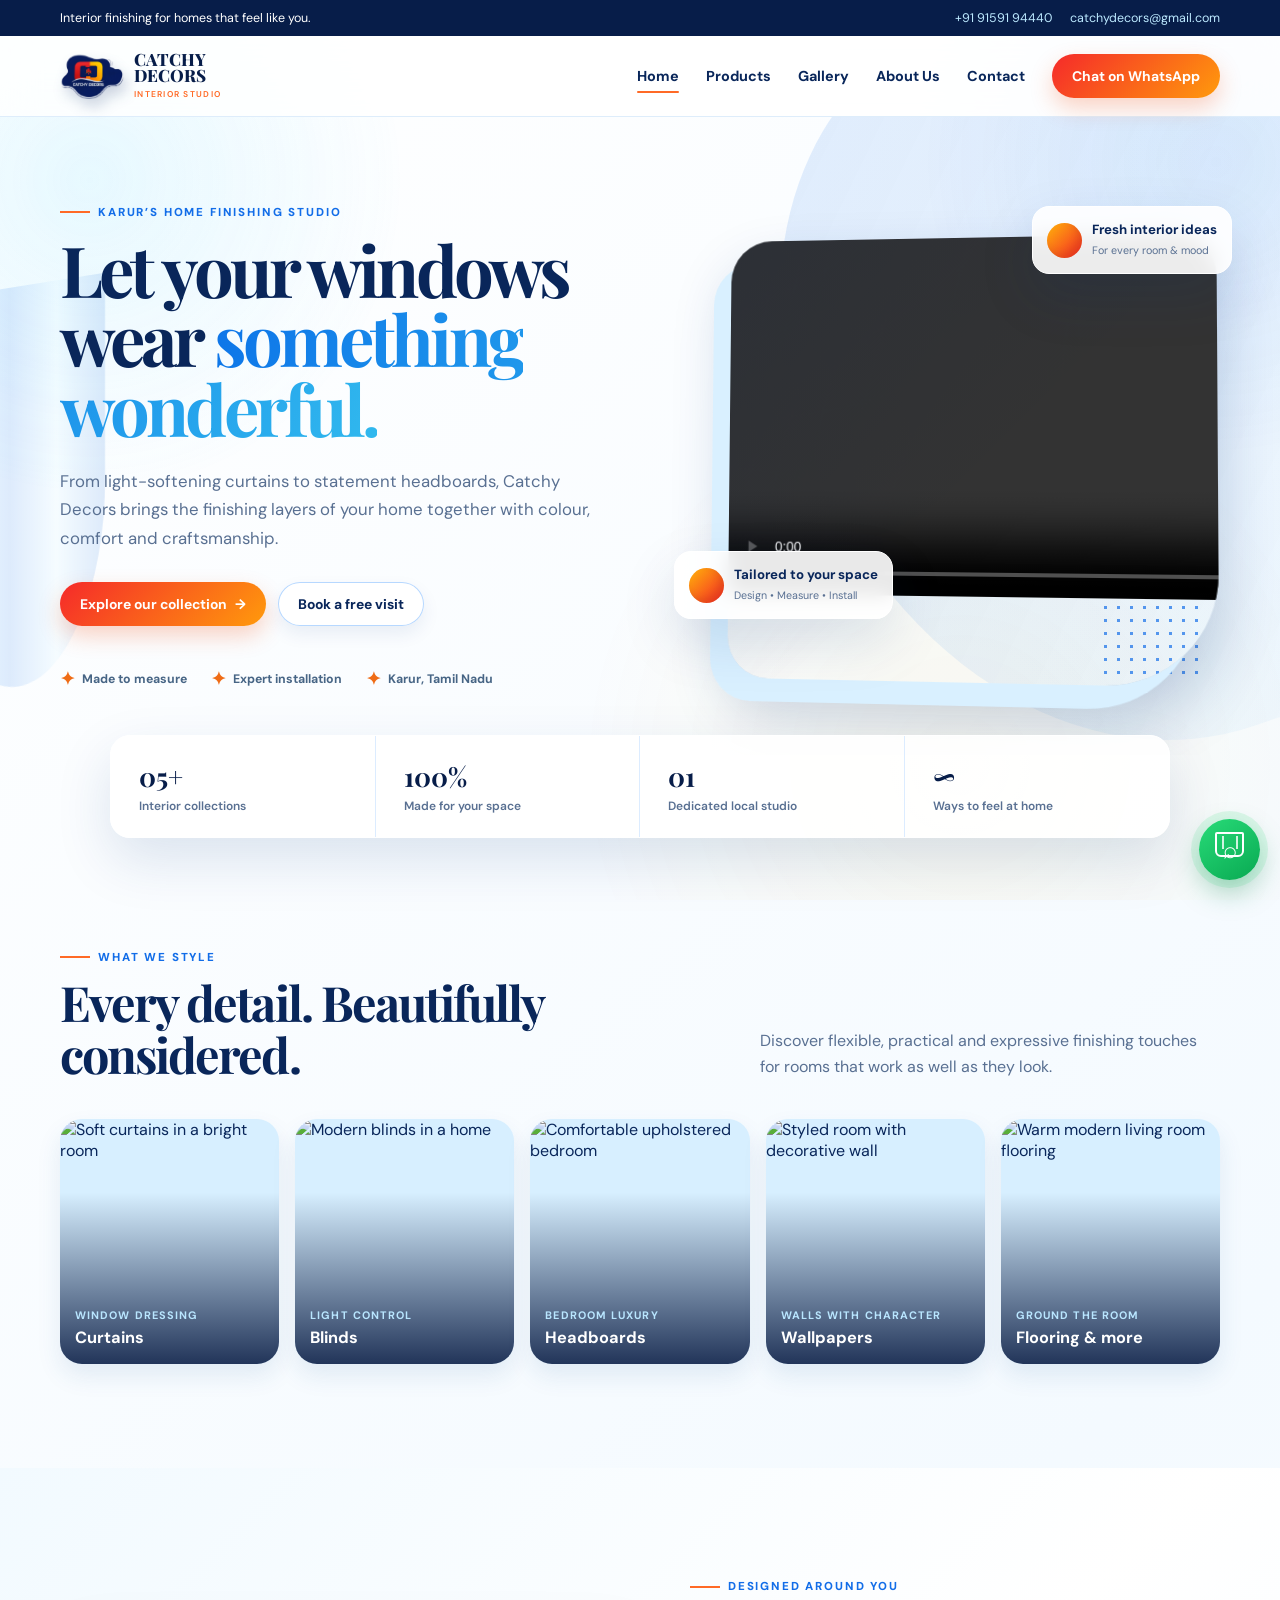
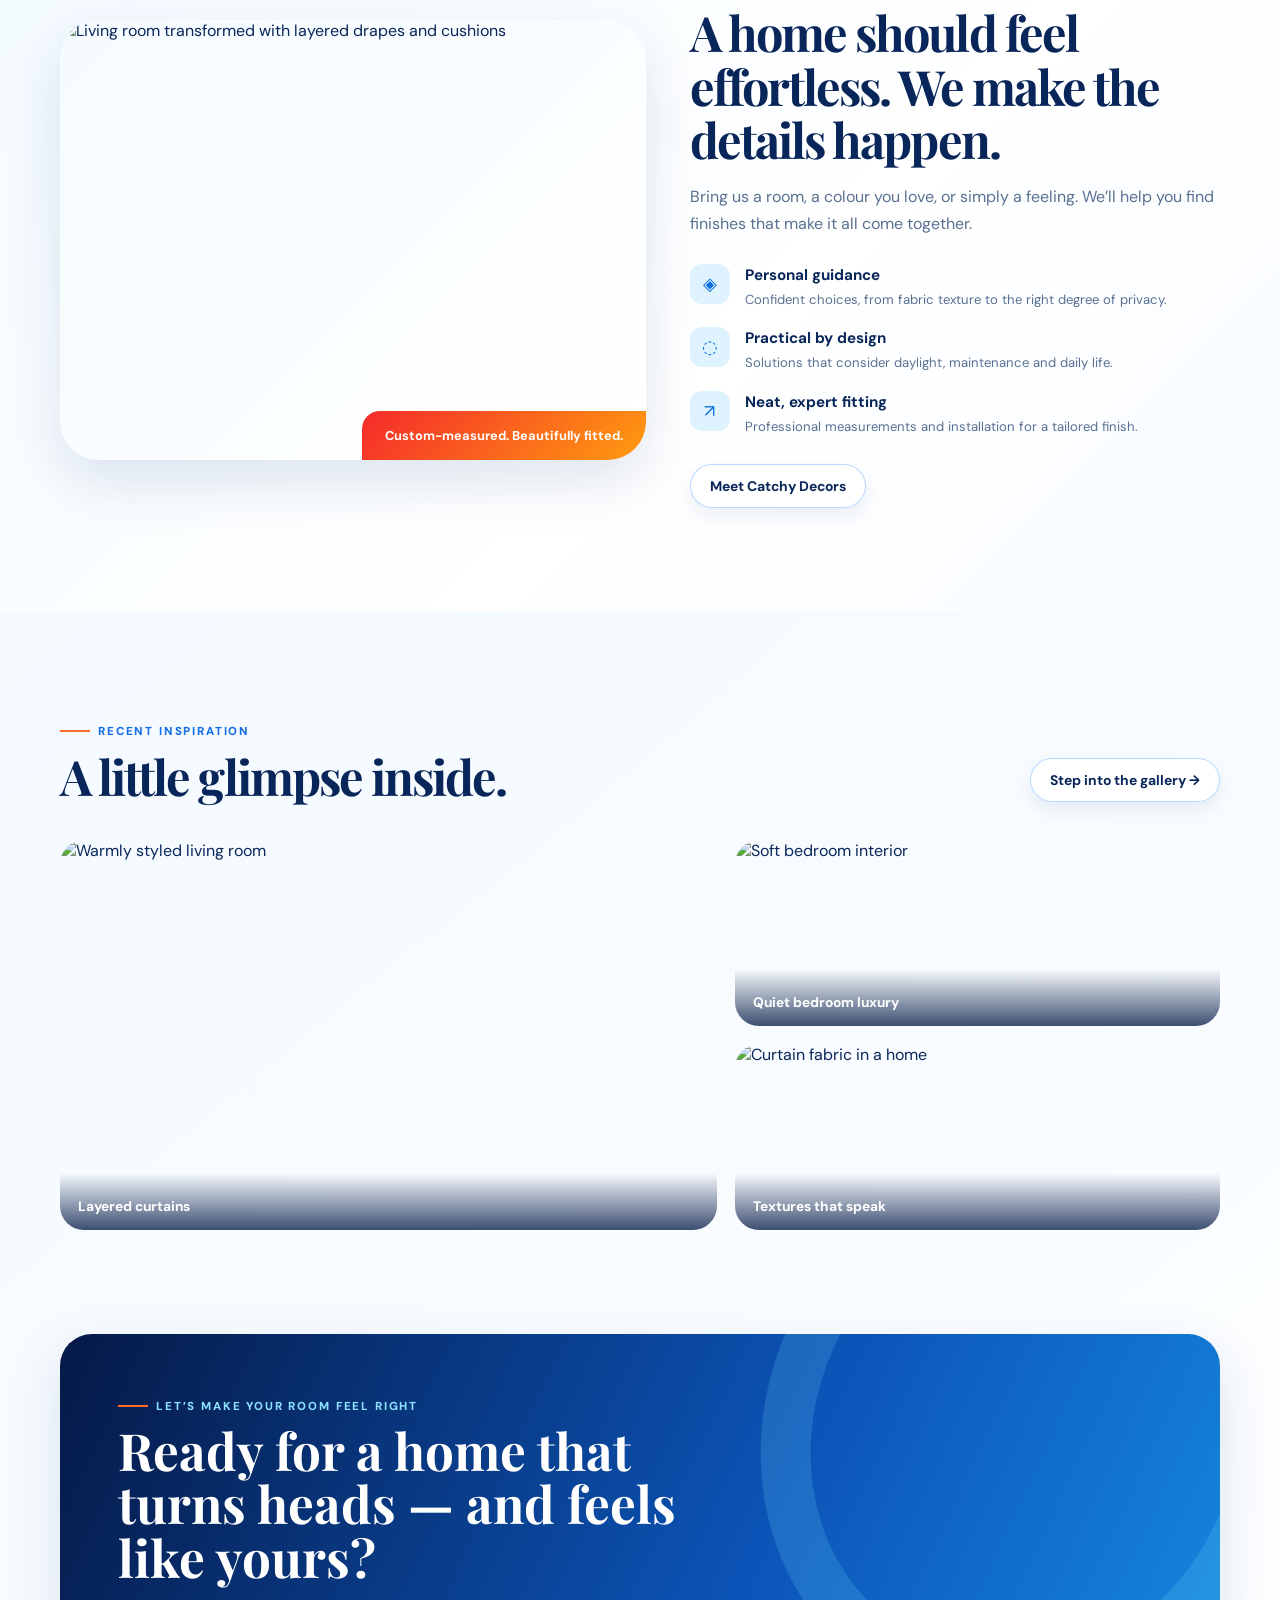
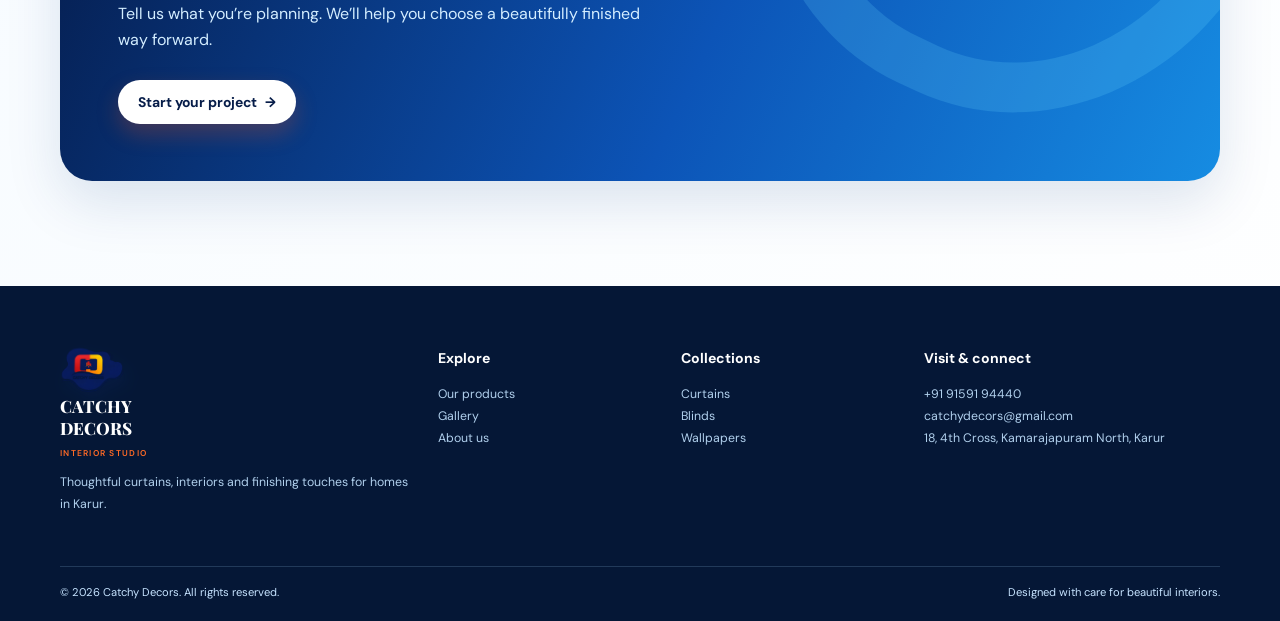
==== index.html @ 20538425 "Add files via upload" ====
<!doctype html>
<html lang="en-IN">

<head>
    <meta charset="utf-8">
    <meta name="viewport" content="width=device-width,initial-scale=1,viewport-fit=cover">
    <title>Catchy Decors | Curtains, Blinds & Home Interiors in Karur</title>
    <meta name="description"
        content="Catchy Decors creates made-to-measure curtains, blinds, headboards, cushions, wallpapers, flooring mats and mosquito nets in Karur. Beautiful interiors, expertly fitted.">
    <meta name="keywords"
        content="curtains Karur, blinds Karur, home interiors Karur, wallpaper Karur, headboards, cushions, flooring mat, mosquito net">
    <meta name="author" content="Catchy Decors">
    <meta name="robots" content="index, follow, max-image-preview:large">
    <meta name="theme-color" content="#0b5cc0">
    <meta property="og:title" content="Catchy Decors | Make Every Room Remarkable">
    <meta property="og:description"
        content="Curtains, blinds and thoughtful interior finishing for beautiful homes in Karur.">
    <meta property="og:type" content="website">
    <meta property="og:image" content="assets/catchy-decors-logo.png">
    <meta name="twitter:card" content="summary_large_image">
    <link rel="icon" href="assets/catchy-decors-logo.png">
    <link rel="stylesheet" href="styles.css">
    <script
        type="application/ld+json">{"@context":"https://schema.org","@type":"HomeAndConstructionBusiness","name":"Catchy Decors","description":"Curtains, blinds and interior finishing specialists in Karur.","telephone":"+91-9159194440","email":"catchydecors@gmail.com","address":{"@type":"PostalAddress","streetAddress":"18, 4th Cross, Kamarajapuram North","addressLocality":"Karur","postalCode":"639002","addressRegion":"Tamil Nadu","addressCountry":"IN"},"openingHours":"Mo-Sa 09:00-19:00","sameAs":["https://www.facebook.com/sharer/sharer.php"]}</script>
</head>

<body>
    <a class="skip" href="#main">Skip to content</a>
    <div class="topline">
        <div class="container"><span>Interior finishing for homes that feel like you.</span>
            <div class="mini-links"><a href="tel:+919159194440">+91 91591 94440</a><a
                    href="mailto:catchydecors@gmail.com">catchydecors@gmail.com</a></div>
        </div>
    </div>
    <header class="site-header">
        <nav class="nav container"><a class="brand" href="index.html" aria-label="Catchy Decors home"><span
                    class="logo-wrap"><img class="brand-logo" src="assets/catchy-decors-logo.png"
                        alt="Catchy Decors logo"></span><span class="brand-name">CATCHY<br>DECORS<small>INTERIOR
                        STUDIO</small></span></a><button class="menu-toggle" aria-label="Open navigation"
                aria-expanded="false">☰</button>
            <div class="navlinks"><a class="active" href="index.html">Home</a><a href="products.html">Products</a><a
                    href="gallery.html">Gallery</a><a href="about.html">About Us</a><a href="contact.html">Contact</a><a
                    class="nav-cta"
                    href="https://wa.me/919159194440?text=Hello%20Catchy%20Decors%2C%20I%20would%20like%20an%20interior%20consultation."
                    target="_blank" rel="noopener">Chat on WhatsApp</a></div>
        </nav>
    </header>
    <main id="main">
        <section class="hero">
            <div class="curtain-shape"></div>
            <div class="container hero-grid">
                <div><span class="eyebrow">Karur’s home finishing studio</span>
                    <h1>Let your windows wear <em>something wonderful.</em></h1>
                    <p>From light-softening curtains to statement headboards, Catchy Decors brings the finishing layers
                        of your home together with colour, comfort and craftsmanship.</p>
                    <div class="hero-actions"><a class="button" href="products.html">Explore our collection
                            <span>→</span></a><a class="button secondary" href="contact.html">Book a free visit</a>
                    </div>
                    <div class="trust-row"><span class="trust-item"><b>✦</b> Made to measure</span><span
                            class="trust-item"><b>✦</b> Expert installation</span><span class="trust-item"><b>✦</b>
                            Karur, Tamil Nadu</span></div>
                </div>
                <div class="hero-scene">
                    <div class="dot-grid"></div>
                    <div class="hero-photo"><video width="640" height="360" controls autoplay muted loop>
    <source src="E:\catchy-decors-website\assets\catchy.mp4" type="video/mp4">
    Your browser does not support the video tag.
</video></div>
                    <div class="floating-card card-1"><span class="card-orb"></span><span><b>Tailored to your
                                space</b><small>Design • Measure • Install</small></span></div>
                    <div class="floating-card card-2"><span class="card-orb"></span><span><b>Fresh interior
                                ideas</b><small>For every room & mood</small></span></div>
                </div>
            </div>
        </section>
        <section class="stats">
            <div class="stat"><strong>05+</strong><span>Interior collections</span></div>
            <div class="stat"><strong>100%</strong><span>Made for your space</span></div>
            <div class="stat"><strong>01</strong><span>Dedicated local studio</span></div>
            <div class="stat"><strong>∞</strong><span>Ways to feel at home</span></div>
        </section>
        <section class="section container">
            <div class="section-heading">
                <div><span class="eyebrow">What we style</span>
                    <h2>Every detail. Beautifully considered.</h2>
                </div>
                <p>Discover flexible, practical and expressive finishing touches for rooms that work as well as they
                    look.</p>
            </div>
            <div class="category-grid"><a class="category-card" href="products.html#curtains"><img
                        src="https://images.unsplash.com/photo-1615874694520-474822394e73?auto=format&fit=crop&w=600&q=80"
                        alt="Soft curtains in a bright room">
                    <div><span>Window dressing</span>
                        <h3>Curtains</h3>
                    </div>
                </a><a class="category-card" href="products.html#blinds"><img
                        src="https://images.unsplash.com/photo-1618220179428-22790b461013?auto=format&fit=crop&w=600&q=80"
                        alt="Modern blinds in a home">
                    <div><span>Light control</span>
                        <h3>Blinds</h3>
                    </div>
                </a><a class="category-card" href="products.html#headboards"><img
                        src="https://images.unsplash.com/photo-1616486338812-3dadae4b4ace?auto=format&fit=crop&w=600&q=80"
                        alt="Comfortable upholstered bedroom">
                    <div><span>Bedroom luxury</span>
                        <h3>Headboards</h3>
                    </div>
                </a><a class="category-card" href="products.html#wallpapers"><img
                        src="https://images.unsplash.com/photo-1615529162924-f8605388461d?auto=format&fit=crop&w=600&q=80"
                        alt="Styled room with decorative wall">
                    <div><span>Walls with character</span>
                        <h3>Wallpapers</h3>
                    </div>
                </a><a class="category-card" href="products.html#flooring"><img
                        src="https://images.unsplash.com/photo-1600607687939-ce8a6c25118c?auto=format&fit=crop&w=600&q=80"
                        alt="Warm modern living room flooring">
                    <div><span>Ground the room</span>
                        <h3>Flooring & more</h3>
                    </div>
                </a></div>
        </section>
        <section class="section tint">
            <div class="container home-products">
                <div class="product-showcase"><img
                        src="https://images.unsplash.com/photo-1618221195710-dd6b41faaea6?auto=format&fit=crop&w=1200&q=85"
                        alt="Living room transformed with layered drapes and cushions"></div>
                <div><span class="eyebrow">Designed around you</span>
                    <h2
                        style="font-family:'Playfair Display',serif;font-size:clamp(2rem,3.8vw,3.25rem);line-height:1.1;letter-spacing:-.04em;margin:11px 0 17px">
                        A home should feel effortless. We make the details happen.</h2>
                    <p style="color:var(--muted);line-height:1.7">Bring us a room, a colour you love, or simply a
                        feeling. We’ll help you find finishes that make it all come together.</p>
                    <div class="benefits">
                        <div class="benefit"><span class="benefit-icon">◈</span>
                            <div>
                                <h3>Personal guidance</h3>
                                <p>Confident choices, from fabric texture to the right degree of privacy.</p>
                            </div>
                        </div>
                        <div class="benefit"><span class="benefit-icon">◌</span>
                            <div>
                                <h3>Practical by design</h3>
                                <p>Solutions that consider daylight, maintenance and daily life.</p>
                            </div>
                        </div>
                        <div class="benefit"><span class="benefit-icon">↗</span>
                            <div>
                                <h3>Neat, expert fitting</h3>
                                <p>Professional measurements and installation for a tailored finish.</p>
                            </div>
                        </div>
                    </div><a class="button secondary" href="about.html">Meet Catchy Decors</a>
                </div>
            </div>
        </section>
        <section class="section container">
            <div class="section-heading">
                <div><span class="eyebrow">Recent inspiration</span>
                    <h2>A little glimpse inside.</h2>
                </div><a class="button secondary" href="gallery.html">Step into the gallery →</a>
            </div>
            <div class="gallery-peek"><a data-label="Layered curtains" href="gallery.html"><img
                        src="https://images.unsplash.com/photo-1618221195710-dd6b41faaea6?auto=format&fit=crop&w=1000&q=85"
                        alt="Warmly styled living room"></a><a data-label="Quiet bedroom luxury"
                    href="gallery.html"><img
                        src="https://images.unsplash.com/photo-1616486338812-3dadae4b4ace?auto=format&fit=crop&w=800&q=85"
                        alt="Soft bedroom interior"></a><a data-label="Textures that speak" href="gallery.html"><img
                        src="https://images.unsplash.com/photo-1615874694520-474822394e73?auto=format&fit=crop&w=800&q=85"
                        alt="Curtain fabric in a home"></a></div>
        </section>
        <section class="container">
            <div class="cta-band"><span class="eyebrow" style="color:#8ee1ff">Let’s make your room feel right</span>
                <h2>Ready for a home that turns heads — and feels like yours?</h2>
                <p>Tell us what you’re planning. We’ll help you choose a beautifully finished way forward.</p><a
                    class="button" href="contact.html">Start your project <span>→</span></a>
            </div>
        </section>
    </main>
    <footer class="footer">
        <div class="container footer-grid">
            <div><a class="brand" href="index.html"><span class="logo-wrap"><img class="brand-logo"
                            src="assets/catchy-decors-logo.png" alt="Catchy Decors"></span><span
                        class="brand-name">CATCHY<br>DECORS<small>INTERIOR STUDIO</small></span></a>
                <p>Thoughtful curtains, interiors and finishing touches for homes in Karur.</p>
            </div>
            <div>
                <h3>Explore</h3><a href="products.html">Our products</a><a href="gallery.html">Gallery</a><a
                    href="about.html">About us</a>
            </div>
            <div>
                <h3>Collections</h3><a href="products.html#curtains">Curtains</a><a
                    href="products.html#blinds">Blinds</a><a href="products.html#wallpapers">Wallpapers</a>
            </div>
            <div>
                <h3>Visit & connect</h3><a href="tel:+919159194440">+91 91591 94440</a><a
                    href="mailto:catchydecors@gmail.com">catchydecors@gmail.com</a><a
                    href="https://maps.app.goo.gl/fPRfcHDb8hCTFFmR6" target="_blank" rel="noopener">18, 4th Cross,
                    Kamarajapuram North, Karur</a>
            </div>
        </div>
        <div class="container footer-bottom"><span>© 2026 Catchy Decors. All rights reserved.</span><span>Designed with
                care for beautiful interiors.</span></div>
    </footer><a class="whatsapp"
        href="https://wa.me/919159194440?text=Hello%20Catchy%20Decors%2C%20I%20would%20like%20to%20know%20more."
        target="_blank" rel="noopener" aria-label="Chat with Catchy Decors on WhatsApp">⌕</a>
    <script src="script.js"></script>
</body>

</html>
---- styles.css ----
@import url('https://fonts.googleapis.com/css2?family=DM+Sans:wght@400;500;600;700&family=Playfair+Display:wght@600;700;800&display=swap');

:root {
    --ink: #09265a;
    --navy: #071d49;
    --blue: #126de8;
    --sky: #eaf6ff;
    --cyan: #64d7ff;
    --gold: #ffb309;
    --orange: #ff6a26;
    --red: #f52828;
    --white: #fff;
    --muted: #597092;
    --line: #dcecff;
    --shadow: 0 22px 55px rgba(10, 54, 125, .13)
}

* {
    box-sizing: border-box
}

html {
    scroll-behavior: smooth
}

body {
    margin: 0;
    background: linear-gradient(140deg, #fff 0%, #f4faff 48%, #fff 100%);
    color: var(--ink);
    font-family: 'DM Sans', Arial, sans-serif;
    overflow-x: hidden
}

body:before {
    content: '';
    position: fixed;
    inset: 0;
    z-index: -3;
    opacity: .8;
    background: radial-gradient(circle at 7% 20%, rgba(100, 215, 255, .19), transparent 20rem), radial-gradient(circle at 95% 18%, rgba(18, 109, 232, .11), transparent 19rem), radial-gradient(circle at 75% 85%, rgba(255, 179, 9, .08), transparent 25rem)
}

a {
    color: inherit;
    text-decoration: none
}

img {
    display: block;
    max-width: 100%
}

.container {
    width: min(1160px, calc(100% - 40px));
    margin: auto
}

.skip {
    position: absolute;
    left: -999px
}

.skip:focus {
    left: 1rem;
    top: 1rem;
    z-index: 100;
    background: white;
    padding: 10px
}

.topline {
    background: var(--navy);
    color: white;
    font-size: .78rem
}

.topline .container {
    height: 36px;
    display: flex;
    align-items: center;
    justify-content: space-between
}

.topline a {
    color: #bce9ff
}

.topline .mini-links {
    display: flex;
    gap: 18px
}

.site-header {
    position: sticky;
    top: 0;
    z-index: 50;
    background: rgba(255, 255, 255, .82);
    backdrop-filter: blur(18px);
    border-bottom: 1px solid rgba(211, 231, 250, .75)
}

.nav {
    height: 80px;
    display: flex;
    align-items: center;
    justify-content: space-between;
    gap: 24px
}

.brand {
    display: flex;
    align-items: center;
    gap: 10px;
    min-width: 145px
}

.logo-wrap {
    width: 64px;
    height: 56px;
    display: grid;
    place-items: center;
    perspective: 300px
}

.brand-logo {
    width: 76px;
    filter: drop-shadow(4px 8px 7px rgba(5, 36, 98, .22));
    transform: rotateY(-10deg) rotateX(7deg);
    animation: logo-float 5s ease-in-out infinite
}

.brand-name {
    font-family: 'Playfair Display', serif;
    color: var(--navy);
    font-weight: 800;
    line-height: .9;
    font-size: 1.06rem
}

.brand-name small {
    display: block;
    font: 600 .53rem 'DM Sans', sans-serif;
    letter-spacing: .15em;
    color: var(--orange);
    margin-top: 6px
}

.navlinks {
    display: flex;
    align-items: center;
    gap: 27px;
    font-size: .9rem;
    font-weight: 700
}

.navlinks a {
    position: relative
}

.navlinks a:not(.nav-cta):after {
    content: '';
    height: 2px;
    border-radius: 4px;
    width: 0;
    position: absolute;
    bottom: -8px;
    left: 0;
    background: var(--orange);
    transition: .25s
}

.navlinks a:hover:after,
.navlinks a.active:after {
    width: 100%
}

.nav-cta,
.button {
    display: inline-flex;
    align-items: center;
    justify-content: center;
    gap: 8px;
    border: 0;
    cursor: pointer;
    border-radius: 100px;
    padding: 13px 20px;
    background: linear-gradient(135deg, #f52a2a, #ff9a0c);
    color: white;
    font: 700 .87rem 'DM Sans', sans-serif;
    box-shadow: 0 10px 22px rgba(242, 83, 24, .25);
    transition: transform .22s, box-shadow .22s
}

.nav-cta:hover,
.button:hover {
    transform: translateY(-3px);
    box-shadow: 0 15px 28px rgba(242, 83, 24, .3)
}

.menu-toggle {
    display: none;
    border: 0;
    background: transparent;
    font-size: 1.45rem;
    color: var(--ink)
}

.hero {
    position: relative;
    min-height: 635px;
    padding: 80px 0 65px;
    display: grid;
    align-items: center;
    overflow: hidden
}

.hero:before {
    content: '';
    position: absolute;
    width: 600px;
    height: 760px;
    right: -120px;
    top: -120px;
    background: linear-gradient(135deg, rgba(18, 109, 232, .13), rgba(100, 215, 255, .03));
    border-radius: 48% 52% 40% 60%;
    transform: rotate(-19deg)
}

.hero-grid {
    display: grid;
    grid-template-columns: 1.02fr .98fr;
    align-items: center;
    gap: 45px
}

.eyebrow {
    display: inline-flex;
    align-items: center;
    gap: 8px;
    color: #126de8;
    text-transform: uppercase;
    letter-spacing: .16em;
    font-size: .72rem;
    font-weight: 800
}

.eyebrow:before {
    content: '';
    width: 30px;
    height: 2px;
    background: var(--orange)
}

h1,
h2,
h3,
p {
    margin-top: 0
}

h1 {
    font-family: 'Playfair Display', serif;
    font-size: clamp(2.9rem, 5.5vw, 5.2rem);
    line-height: .99;
    letter-spacing: -.055em;
    margin: 15px 0 23px;
    max-width: 680px
}

h1 em {
    font-style: normal;
    background: linear-gradient(120deg, #0c73e8, #31b9ee);
    background-clip: text;
    -webkit-background-clip: text;
    color: transparent
}

.hero p {
    font-size: 1.05rem;
    line-height: 1.7;
    color: var(--muted);
    max-width: 550px
}

.hero-actions {
    display: flex;
    gap: 12px;
    flex-wrap: wrap;
    margin-top: 30px
}

.button.secondary {
    background: white;
    color: var(--ink);
    box-shadow: inset 0 0 0 1px #b7d8ff, 0 8px 18px rgba(10, 54, 125, .08)
}

.button.secondary:hover {
    box-shadow: inset 0 0 0 1px #85beff, 0 14px 24px rgba(10, 54, 125, .11)
}

.trust-row {
    display: flex;
    gap: 24px;
    flex-wrap: wrap;
    margin-top: 42px
}

.trust-item {
    font-size: .77rem;
    font-weight: 700;
    color: #476585;
    display: flex;
    align-items: center;
    gap: 7px
}

.trust-item b {
    color: #ef6c16;
    font-size: 1.1rem
}

.hero-scene {
    position: relative;
    height: 475px;
    perspective: 1000px
}

.hero-photo {
    position: absolute;
    inset: 30px 7px 0 50px;
    overflow: hidden;
    border-radius: 42px 42px 110px 42px;
    box-shadow: -18px 23px 0 #d9f0ff, 0 32px 60px rgba(8, 54, 119, .23);
    transform: rotateY(-5deg) rotateX(2deg)
}

.hero-photo img {
    width: 100%;
    height: 100%;
    object-fit: cover
}

.hero-photo:after {
    content: '';
    position: absolute;
    inset: 0;
    background: linear-gradient(135deg, rgba(6, 29, 73, .15), transparent 55%)
}

.floating-card {
    position: absolute;
    background: rgba(255, 255, 255, .91);
    backdrop-filter: blur(10px);
    border: 1px solid white;
    box-shadow: var(--shadow);
    border-radius: 17px;
    padding: 14px;
    display: flex;
    align-items: center;
    gap: 10px;
    animation: levitate 5s ease-in-out infinite
}

.floating-card b {
    font-size: .83rem;
    display: block
}

.floating-card small {
    color: var(--muted);
    font-size: .67rem
}

.card-orb {
    width: 35px;
    height: 35px;
    border-radius: 50%;
    background: linear-gradient(135deg, var(--gold), var(--red));
    box-shadow: inset -5px -5px 7px rgba(133, 40, 0, .15)
}

.card-1 {
    left: 0;
    bottom: 62px
}

.card-2 {
    right: -12px;
    top: 0;
    animation-delay: -2.2s
}

.dot-grid {
    position: absolute;
    width: 106px;
    height: 106px;
    bottom: 0;
    right: 15px;
    opacity: .7;
    background-image: radial-gradient(var(--blue) 1.5px, transparent 1.5px);
    background-size: 13px 13px
}

.curtain-shape {
    position: absolute;
    z-index: -1;
    opacity: .13;
    width: 180px;
    height: 400px;
    left: -75px;
    top: 170px;
    background: linear-gradient(90deg, #0d64d8, #77dcff 22%, #126de8 47%, #c8f0ff 73%, #0f64d7);
    border-radius: 0 0 48% 52%;
    filter: blur(.3px);
    transform: skewY(-9deg)
}

.stats {
    position: relative;
    margin: -20px auto 0;
    width: min(1060px, calc(100% - 40px));
    background: rgba(255, 255, 255, .9);
    box-shadow: var(--shadow);
    border: 1px solid white;
    border-radius: 20px;
    display: grid;
    grid-template-columns: repeat(4, 1fr);
    z-index: 2
}

.stat {
    padding: 22px 28px;
    border-right: 1px solid var(--line)
}

.stat:last-child {
    border: 0
}

.stat strong {
    font-family: 'Playfair Display', serif;
    font-size: 1.65rem;
    display: block;
    color: var(--navy)
}

.stat span {
    font-size: .75rem;
    color: var(--muted);
    font-weight: 600
}

.section {
    padding: 104px 0;
    position: relative
}

.section.tint {
    background: linear-gradient(135deg, #f2faff, #fff 60%, #f7fbff)
}

.section-heading {
    display: flex;
    justify-content: space-between;
    align-items: end;
    gap: 30px;
    margin-bottom: 38px
}

.section-heading h2,
.page-intro h1 {
    font-family: 'Playfair Display', serif;
    font-size: clamp(2rem, 3.8vw, 3.3rem);
    line-height: 1.08;
    letter-spacing: -.04em;
    margin: 11px 0 0
}

.section-heading p {
    max-width: 460px;
    color: var(--muted);
    line-height: 1.65;
    margin: 0
}

.category-grid {
    display: grid;
    grid-template-columns: repeat(5, 1fr);
    gap: 16px
}

.category-card {
    position: relative;
    min-height: 245px;
    overflow: hidden;
    border-radius: 22px;
    background: #d7efff;
    box-shadow: 0 12px 25px rgba(28, 90, 151, .1);
    isolation: isolate;
    transition: transform .3s, box-shadow .3s
}

.category-card:hover {
    transform: translateY(-9px);
    box-shadow: 0 22px 34px rgba(28, 90, 151, .18)
}

.category-card img {
    position: absolute;
    inset: 0;
    width: 100%;
    height: 100%;
    object-fit: cover;
    transition: transform .55s
}

.category-card:hover img {
    transform: scale(1.1)
}

.category-card:after {
    content: '';
    position: absolute;
    inset: 0;
    background: linear-gradient(0deg, rgba(4, 22, 62, .86), transparent 70%);
    z-index: -1
}

.category-card div {
    position: absolute;
    inset: auto 15px 16px;
    color: white;
    z-index: 1
}

.category-card span {
    font-size: .68rem;
    color: #b9e6ff;
    font-weight: 700;
    text-transform: uppercase;
    letter-spacing: .1em
}

.category-card h3 {
    margin: 3px 0 0;
    font-size: 1.02rem
}

.home-products {
    display: grid;
    grid-template-columns: 1.05fr .95fr;
    gap: 44px;
    align-items: center
}

.product-showcase {
    height: 440px;
    border-radius: 38px;
    overflow: hidden;
    position: relative;
    box-shadow: var(--shadow)
}

.product-showcase img {
    width: 100%;
    height: 100%;
    object-fit: cover
}

.product-showcase:after {
    content: 'Custom-measured. Beautifully fitted.';
    position: absolute;
    right: 0;
    bottom: 0;
    padding: 16px 23px;
    border-radius: 18px 0 0 0;
    color: white;
    background: linear-gradient(135deg, #f52a2a, #ff9c10);
    font-size: .8rem;
    font-weight: 700
}

.benefits {
    display: grid;
    gap: 17px;
    margin: 27px 0
}

.benefit {
    display: flex;
    gap: 15px
}

.benefit-icon {
    flex: 0 0 40px;
    height: 40px;
    border-radius: 12px;
    background: #dff3ff;
    display: grid;
    place-items: center;
    color: #0b70db;
    font-size: 1.1rem
}

.benefit h3 {
    font-size: .95rem;
    margin: 1px 0 5px
}

.benefit p {
    font-size: .82rem;
    line-height: 1.55;
    color: var(--muted);
    margin: 0
}

.gallery-peek {
    display: grid;
    grid-template-columns: 1.15fr .85fr;
    gap: 18px;
    height: 390px
}

.gallery-peek a {
    overflow: hidden;
    border-radius: 24px;
    position: relative
}

.gallery-peek a:first-child {
    grid-row: span 2
}

.gallery-peek img {
    height: 100%;
    width: 100%;
    object-fit: cover;
    transition: transform .45s
}

.gallery-peek a:hover img {
    transform: scale(1.06)
}

.gallery-peek a:after {
    content: attr(data-label);
    position: absolute;
    inset: auto 0 0;
    padding: 24px 18px 15px;
    color: white;
    font-size: .86rem;
    font-weight: 700;
    background: linear-gradient(transparent, rgba(7, 29, 73, .78))
}

.cta-band {
    position: relative;
    overflow: hidden;
    background: linear-gradient(115deg, #051946, #0c54b7 58%, #168ce2);
    color: white;
    border-radius: 32px;
    padding: 57px 58px;
    box-shadow: var(--shadow)
}

.cta-band:after {
    content: '';
    position: absolute;
    right: -70px;
    top: -200px;
    width: 420px;
    height: 480px;
    border: 50px solid rgba(109, 221, 255, .18);
    border-radius: 48%;
    transform: rotate(25deg)
}

.cta-band h2 {
    font-family: 'Playfair Display', serif;
    font-size: clamp(2rem, 4vw, 3.2rem);
    line-height: 1.05;
    max-width: 600px;
    margin: 10px 0 16px
}

.cta-band p {
    max-width: 530px;
    color: #d3edff;
    line-height: 1.65
}

.cta-band .button {
    position: relative;
    z-index: 1;
    background: white;
    color: var(--navy);
    margin-top: 10px
}

.page-hero {
    position: relative;
    overflow: hidden;
    padding: 83px 0 72px;
    background: linear-gradient(125deg, #f2faff, #fff 55%, #deefff)
}

.page-hero:after {
    content: '';
    position: absolute;
    width: 490px;
    height: 550px;
    right: -100px;
    top: -265px;
    border: 75px solid rgba(18, 109, 232, .1);
    border-radius: 50%;
    transform: rotate(-30deg)
}

.breadcrumb {
    font-size: .78rem;
    color: #6281a3;
    font-weight: 700
}

.breadcrumb span {
    margin: 0 6px
}

.page-intro {
    max-width: 720px;
    position: relative;
    z-index: 1
}

.page-intro p {
    max-width: 600px;
    margin: 17px 0 0;
    color: var(--muted);
    line-height: 1.7
}

.products-layout {
    display: grid;
    grid-template-columns: 250px 1fr;
    gap: 35px
}

.product-filter {
    height: max-content;
    padding: 22px;
    border: 1px solid var(--line);
    border-radius: 20px;
    background: white;
    box-shadow: 0 12px 26px rgba(17, 82, 150, .06);
    position: sticky;
    top: 100px
}

.product-filter h3 {
    font-size: 1rem;
    margin-bottom: 14px
}

.product-filter a {
    display: block;
    padding: 10px 2px;
    color: var(--muted);
    font-size: .87rem;
    border-bottom: 1px solid #eff6ff
}

.product-filter a:last-child {
    border: 0
}

.product-filter a:hover {
    color: var(--blue);
    font-weight: 700
}

.product-list {
    display: grid;
    gap: 48px
}

.product-category {
    scroll-margin-top: 120px
}

.product-category>.category-title {
    display: flex;
    align-items: end;
    justify-content: space-between;
    margin-bottom: 15px;
    border-bottom: 1px solid var(--line);
    padding-bottom: 12px
}

.category-title h2 {
    font-family: 'Playfair Display', serif;
    font-size: 2rem;
    margin: 0
}

.category-title p {
    margin: 0;
    font-size: .78rem;
    color: var(--muted)
}

.subproduct-grid {
    display: grid;
    grid-template-columns: repeat(3, 1fr);
    gap: 14px
}

.subproduct {
    min-height: 220px;
    border: 1px solid #e1effc;
    background: white;
    border-radius: 18px;
    padding: 13px;
    box-shadow: 0 9px 22px rgba(14, 72, 130, .06);
    transition: .3s
}

.subproduct:hover {
    transform: translateY(-5px);
    box-shadow: 0 18px 28px rgba(14, 72, 130, .11)
}

.subproduct img {
    height: 138px;
    width: 100%;
    object-fit: cover;
    border-radius: 12px
}

.subproduct h3 {
    font-size: .87rem;
    margin: 12px 3px 3px
}

.subproduct p {
    font-size: .7rem;
    color: var(--muted);
    margin: 0 3px
}

.gallery-stage {
    height: 510px;
    margin-top: 15px;
    display: grid;
    place-items: center;
    perspective: 1200px;
    overflow: hidden;
    border-radius: 32px;
    background: radial-gradient(circle at 50% 20%, #edf9ff, #bfe6ff 110%);
    position: relative
}

.gallery-stage:before {
    content: 'CATCHY DECORS • KARUR';
    position: absolute;
    top: 26px;
    font-size: .66rem;
    letter-spacing: .22em;
    font-weight: 800;
    color: #4382ad
}

.gallery-ring {
    --rot: 0deg;
    width: 270px;
    height: 344px;
    position: relative;
    transform-style: preserve-3d;
    transition: transform .75s cubic-bezier(.2, .8, .2, 1);
    transform: rotateY(var(--rot))
}

.gallery-slide {
    position: absolute;
    inset: 0;
    overflow: hidden;
    border-radius: 20px;
    box-shadow: 0 20px 34px rgba(7, 45, 97, .26);
    backface-visibility: hidden
}

.gallery-slide:nth-child(1) {
    transform: rotateY(0deg) translateZ(290px)
}

.gallery-slide:nth-child(2) {
    transform: rotateY(72deg) translateZ(290px)
}

.gallery-slide:nth-child(3) {
    transform: rotateY(144deg) translateZ(290px)
}

.gallery-slide:nth-child(4) {
    transform: rotateY(216deg) translateZ(290px)
}

.gallery-slide:nth-child(5) {
    transform: rotateY(288deg) translateZ(290px)
}

.gallery-slide img {
    width: 100%;
    height: 100%;
    object-fit: cover
}

.gallery-slide span {
    position: absolute;
    bottom: 0;
    left: 0;
    right: 0;
    padding: 30px 16px 15px;
    color: white;
    font-size: .8rem;
    font-weight: 700;
    background: linear-gradient(transparent, rgba(5, 24, 58, .8))
}

.gallery-controls {
    display: flex;
    align-items: center;
    justify-content: center;
    gap: 12px;
    margin-top: 22px
}

.round-btn {
    width: 42px;
    height: 42px;
    border: 1px solid #bedfff;
    border-radius: 50%;
    background: white;
    color: var(--blue);
    font-size: 1.15rem;
    cursor: pointer
}

.round-btn:hover {
    background: var(--blue);
    color: white
}

.gallery-note {
    font-size: .78rem;
    color: var(--muted);
    margin: 0 8px
}

.about-layout {
    display: grid;
    grid-template-columns: .9fr 1.1fr;
    gap: 60px;
    align-items: center
}

.about-photo {
    position: relative
}

.about-photo img {
    height: 480px;
    width: 100%;
    object-fit: cover;
    border-radius: 34px;
    box-shadow: var(--shadow)
}

.about-photo:after {
    content: 'Karur, Tamil Nadu';
    position: absolute;
    bottom: 25px;
    right: -18px;
    background: white;
    border-radius: 13px;
    padding: 13px 17px;
    box-shadow: var(--shadow);
    font-size: .75rem;
    font-weight: 800
}

.about-copy p {
    color: var(--muted);
    line-height: 1.75
}

.values {
    display: grid;
    grid-template-columns: 1fr 1fr;
    gap: 15px;
    margin-top: 25px
}

.value {
    padding: 18px;
    border-radius: 15px;
    background: #f1f9ff
}

.value strong {
    display: block;
    font-size: .87rem;
    margin-bottom: 5px
}

.value span {
    font-size: .73rem;
    color: var(--muted);
    line-height: 1.4
}

.contact-layout {
    display: grid;
    grid-template-columns: .88fr 1.12fr;
    gap: 34px
}

.contact-card,
.contact-form {
    border-radius: 25px;
    background: white;
    border: 1px solid #e0eefb;
    box-shadow: var(--shadow);
    padding: 34px
}

.contact-card {
    background: linear-gradient(145deg, #061d49, #0d5abe);
    color: white
}

.contact-card h2,
.contact-form h2 {
    font-family: 'Playfair Display', serif;
    font-size: 2.15rem;
    line-height: 1.1
}

.contact-card p {
    color: #cce7ff;
    line-height: 1.65;
    font-size: .88rem
}

.contact-details {
    display: grid;
    gap: 18px;
    margin: 29px 0
}

.contact-detail {
    display: flex;
    gap: 12px
}

.contact-detail i {
    font-style: normal;
    display: grid;
    place-items: center;
    flex: 0 0 32px;
    height: 32px;
    border-radius: 9px;
    background: rgba(95, 211, 255, .18)
}

.contact-detail b {
    display: block;
    font-size: .73rem;
    color: #9edcff;
    text-transform: uppercase;
    letter-spacing: .09em
}

.contact-detail span {
    font-size: .83rem;
    display: block;
    margin-top: 3px
}

.contact-card .button {
    background: white;
    color: var(--navy);
    width: 100%
}

.contact-form p {
    color: var(--muted);
    font-size: .85rem;
    line-height: 1.6
}

.form-row {
    display: grid;
    grid-template-columns: 1fr 1fr;
    gap: 14px
}

.field {
    margin: 12px 0
}

.field label {
    display: block;
    font-size: .74rem;
    font-weight: 800;
    margin: 0 0 6px
}

.field input,
.field textarea {
    width: 100%;
    border: 1px solid #cfe3f7;
    border-radius: 11px;
    padding: 12px;
    font: inherit;
    font-size: .86rem;
    outline: none
}

.field input:focus,
.field textarea:focus {
    border-color: var(--blue);
    box-shadow: 0 0 0 3px #dbf0ff
}

.field textarea {
    height: 106px;
    resize: vertical
}

.form-status {
    font-size: .78rem;
    color: #25833f;
    margin: 10px 0 0;
    display: none
}

.social-row {
    display: flex;
    gap: 10px;
    margin-top: 20px
}

.social-row a {
    width: 34px;
    height: 34px;
    border-radius: 50%;
    background: rgba(255, 255, 255, .13);
    display: grid;
    place-items: center;
    font-weight: 800;
    font-size: .75rem
}

.social-row a:hover {
    background: var(--cyan);
    color: var(--navy)
}

.footer {
    background: #051736;
    color: #c6e3ff;
    margin-top: 105px;
    padding: 56px 0 22px
}

.footer-grid {
    display: grid;
    grid-template-columns: 1.3fr .8fr .8fr 1.1fr;
    gap: 28px
}

.footer h3 {
    color: white;
    font-size: .88rem;
    margin: 7px 0 16px
}

.footer p,
.footer a {
    font-size: .77rem;
    line-height: 1.8;
    color: #b1d0ed
}

.footer a {
    display: block
}

.footer .brand-name {
    color: white
}

.footer .brand {
    margin-bottom: 12px
}

.footer-bottom {
    border-top: 1px solid rgba(166, 214, 251, .18);
    margin-top: 38px;
    padding-top: 18px;
    display: flex;
    justify-content: space-between;
    font-size: .7rem
}

.whatsapp {
    position: fixed;
    right: 20px;
    bottom: 20px;
    z-index: 60;
    width: 61px;
    height: 61px;
    border-radius: 50%;
    display: grid;
    place-items: center;
    background: linear-gradient(145deg, #28db78, #09a952);
    box-shadow: 0 12px 28px rgba(5, 135, 76, .34), 0 0 0 8px rgba(40, 219, 120, .13);
    color: white;
    font-size: 1.5rem;
    transition: .25s
}

.whatsapp:hover {
    transform: scale(1.08) rotate(-5deg)
}

.whatsapp:before {
    content: '';
    position: absolute;
    top: 13px;
    width: 25px;
    height: 21px;
    border: 2px solid white;
    border-radius: 2px 2px 6px 6px
}

.whatsapp:after {
    content: '';
    position: absolute;
    top: 17px;
    width: 12px;
    height: 13px;
    border-left: 2px solid white;
    border-right: 2px solid white;
    opacity: .8
}

@keyframes logo-float {
    50% {
        transform: rotateY(9deg) rotateX(-4deg) translateY(-4px)
    }
}

@keyframes levitate {
    50% {
        transform: translateY(-10px)
    }
}

@media(max-width:900px) {
    .navlinks {
        gap: 17px
    }

    .category-grid {
        grid-template-columns: repeat(3, 1fr)
    }

    .products-layout {
        grid-template-columns: 1fr
    }

    .product-filter {
        position: static;
        display: flex;
        align-items: center;
        gap: 13px;
        overflow: auto;
        padding: 13px
    }

    .product-filter h3 {
        margin: 0;
        white-space: nowrap
    }

    .product-filter a {
        padding: 5px 8px;
        border: 0;
        white-space: nowrap
    }

    .subproduct-grid {
        grid-template-columns: repeat(2, 1fr)
    }

    .footer-grid {
        grid-template-columns: 1.2fr 1fr
    }

    .hero {
        min-height: auto
    }

    .hero-grid {
        gap: 15px
    }

    .hero-scene {
        height: 400px
    }

    .about-layout {
        gap: 34px
    }
}

@media(max-width:680px) {
    .container {
        width: min(100% - 28px, 560px)
    }

    .topline {
        display: none
    }

    .nav {
        height: 68px
    }

    .brand-logo {
        width: 66px
    }

    .navlinks {
        display: none;
        position: absolute;
        top: 68px;
        left: 0;
        right: 0;
        padding: 18px 20px 23px;
        background: rgba(255, 255, 255, .98);
        box-shadow: 0 14px 22px rgba(9, 38, 90, .08);
        flex-direction: column;
        align-items: flex-start;
        gap: 20px
    }

    .navlinks.open {
        display: flex
    }

    .menu-toggle {
        display: block
    }

    .hero {
        padding: 61px 0 42px
    }

    .hero-grid {
        grid-template-columns: 1fr
    }

    .hero-scene {
        order: -1;
        height: 315px
    }

    .hero-photo {
        inset: 17px 12px 0 31px;
        border-radius: 28px 28px 72px 28px
    }

    .floating-card {
        padding: 10px
    }

    .card-1 {
        left: 0;
        bottom: 20px
    }

    .card-2 {
        right: 0
    }

    .hero h1 {
        font-size: 3rem
    }

    .hero p {
        font-size: .94rem
    }

    .trust-row {
        margin-top: 27px;
        gap: 14px
    }

    .stats {
        grid-template-columns: 1fr 1fr;
        margin-top: 0
    }

    .stat {
        padding: 17px;
        border-bottom: 1px solid var(--line)
    }

    .stat:nth-child(2) {
        border-right: 0
    }

    .stat:nth-child(3),
    .stat:nth-child(4) {
        border-bottom: 0
    }

    .section {
        padding: 68px 0
    }

    .section-heading {
        display: block;
        margin-bottom: 28px
    }

    .section-heading p {
        margin-top: 15px
    }

    .category-grid {
        grid-template-columns: 1fr 1fr;
        gap: 12px
    }

    .category-card {
        min-height: 190px
    }

    .category-card:last-child {
        grid-column: span 2
    }

    .home-products,
    .about-layout,
    .contact-layout {
        grid-template-columns: 1fr
    }

    .product-showcase {
        height: 320px
    }

    .gallery-peek {
        height: 380px;
        grid-template-columns: 1fr 1fr
    }

    .cta-band {
        padding: 38px 25px;
        border-radius: 24px
    }

    .page-hero {
        padding: 57px 0
    }

    .products-layout {
        gap: 26px
    }

    .subproduct-grid {
        grid-template-columns: 1fr 1fr;
        gap: 10px
    }

    .subproduct {
        padding: 9px;
        min-height: 190px
    }

    .subproduct img {
        height: 112px
    }

    .category-title p {
        display: none
    }

    .gallery-stage {
        height: 425px
    }

    .gallery-ring {
        transform: scale(.76) rotateY(var(--rot))
    }

    .about-photo img {
        height: 360px
    }

    .contact-card,
    .contact-form {
        padding: 26px 21px
    }

    .form-row {
        grid-template-columns: 1fr
    }

    .footer {
        margin-top: 68px
    }

    .footer-grid {
        grid-template-columns: 1fr 1fr;
        gap: 18px
    }

    .footer-grid>div:first-child {
        grid-column: span 2
    }

    .footer-bottom {
        display: block;
        line-height: 2
    }

    .whatsapp {
        right: 15px;
        bottom: 15px
    }

    .page-intro h1 {
        font-size: 2.7rem
    }
}
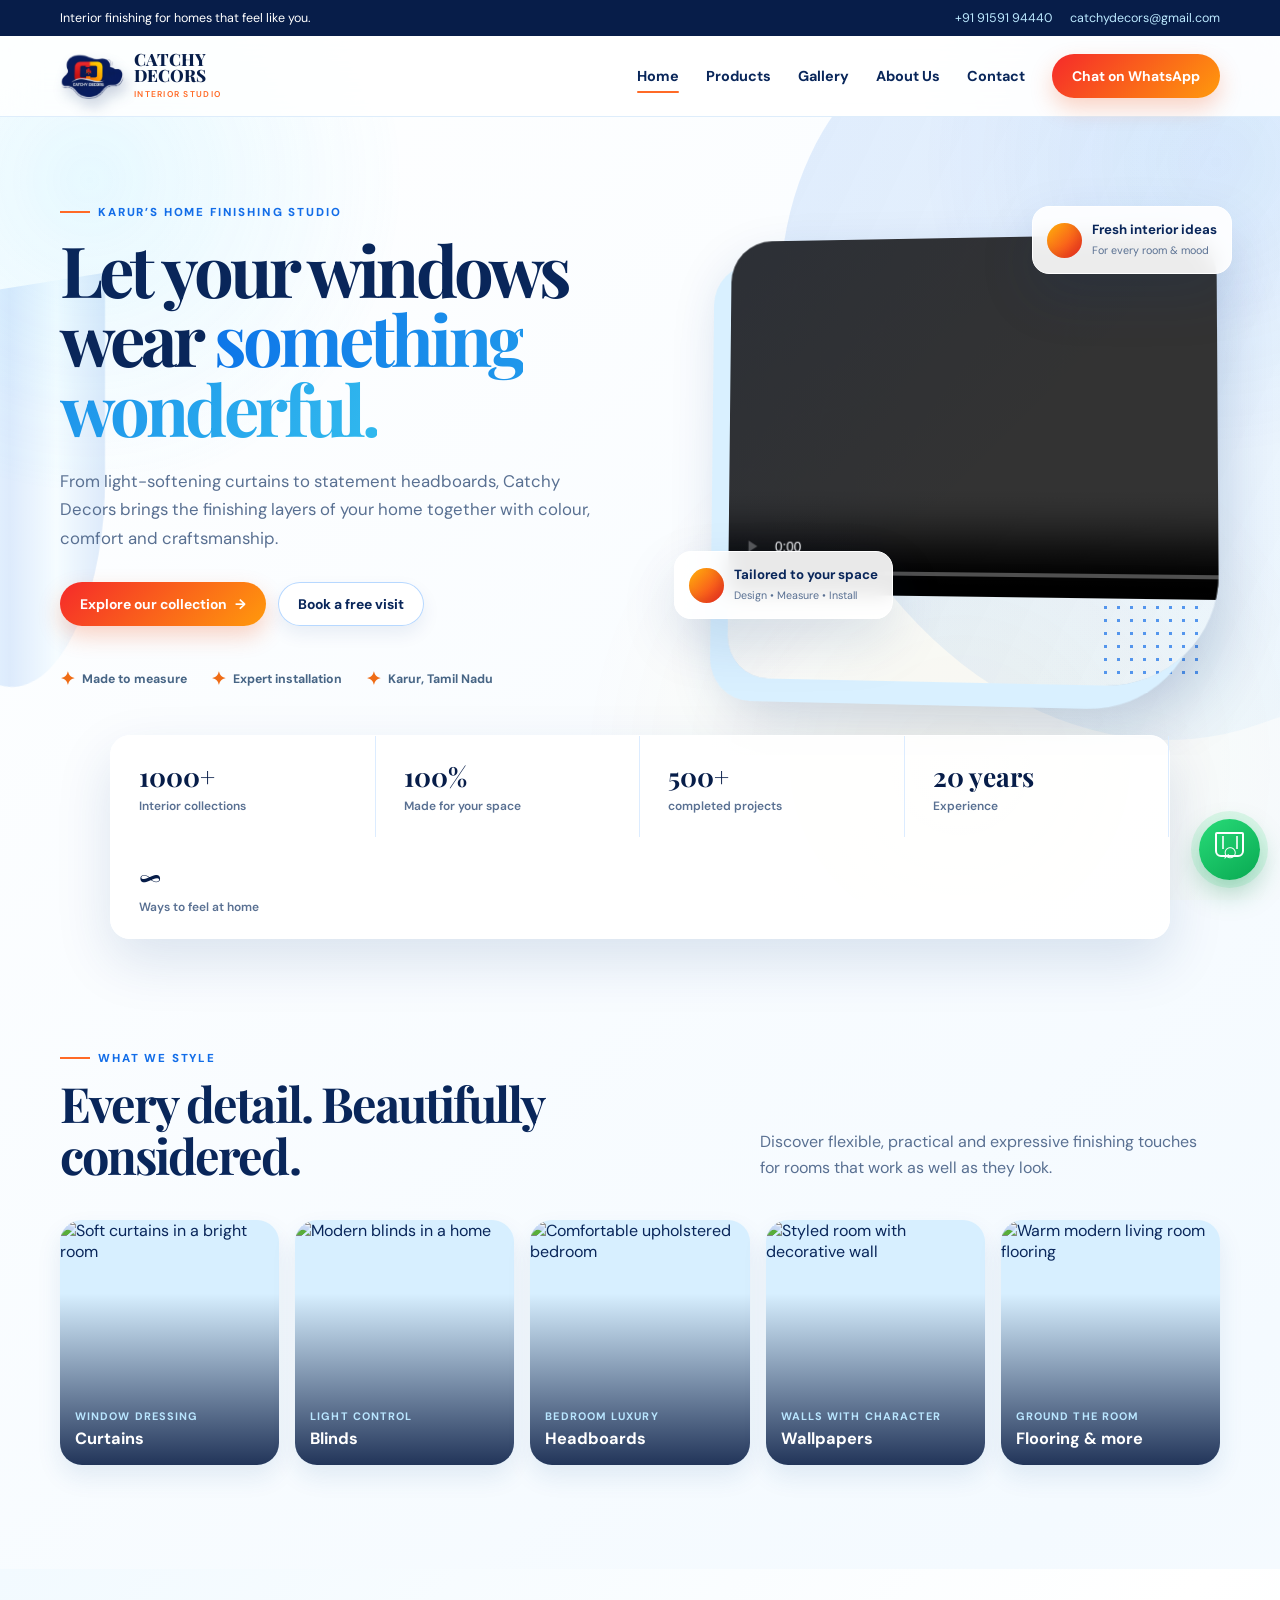
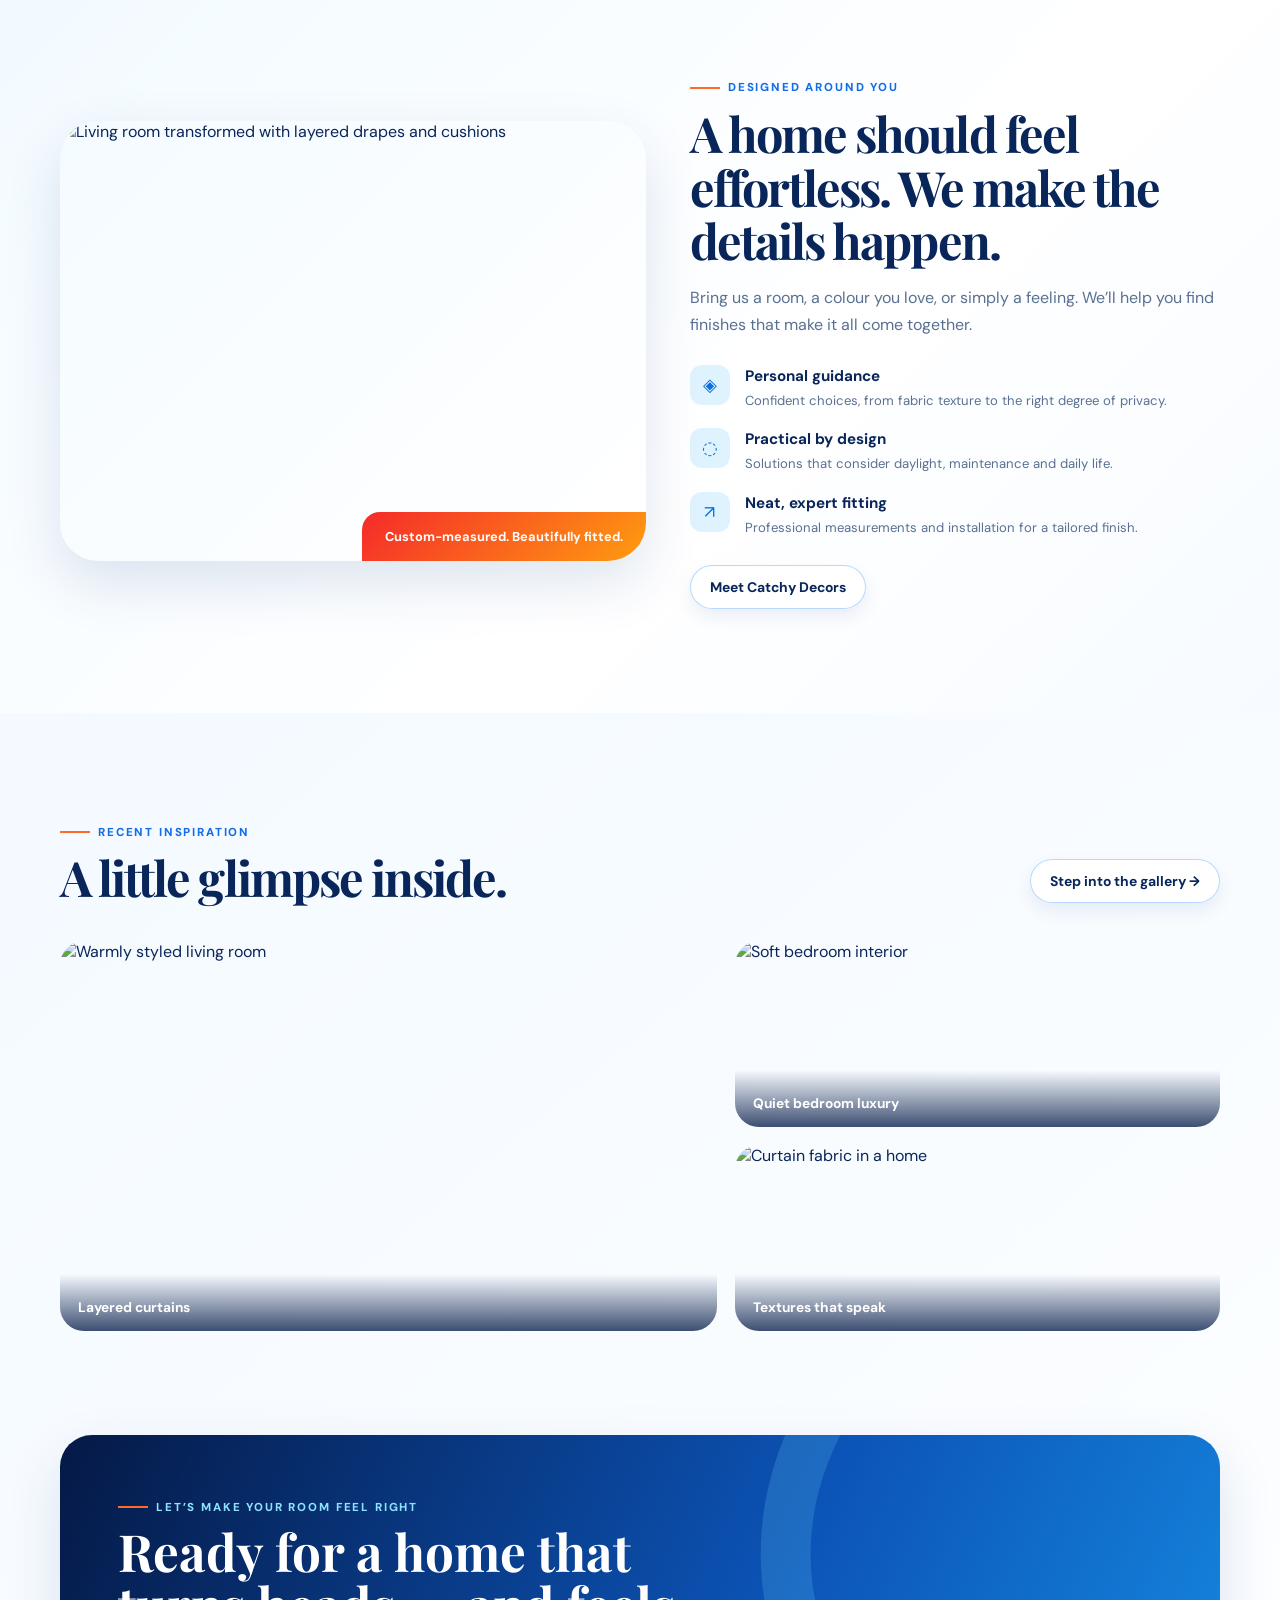
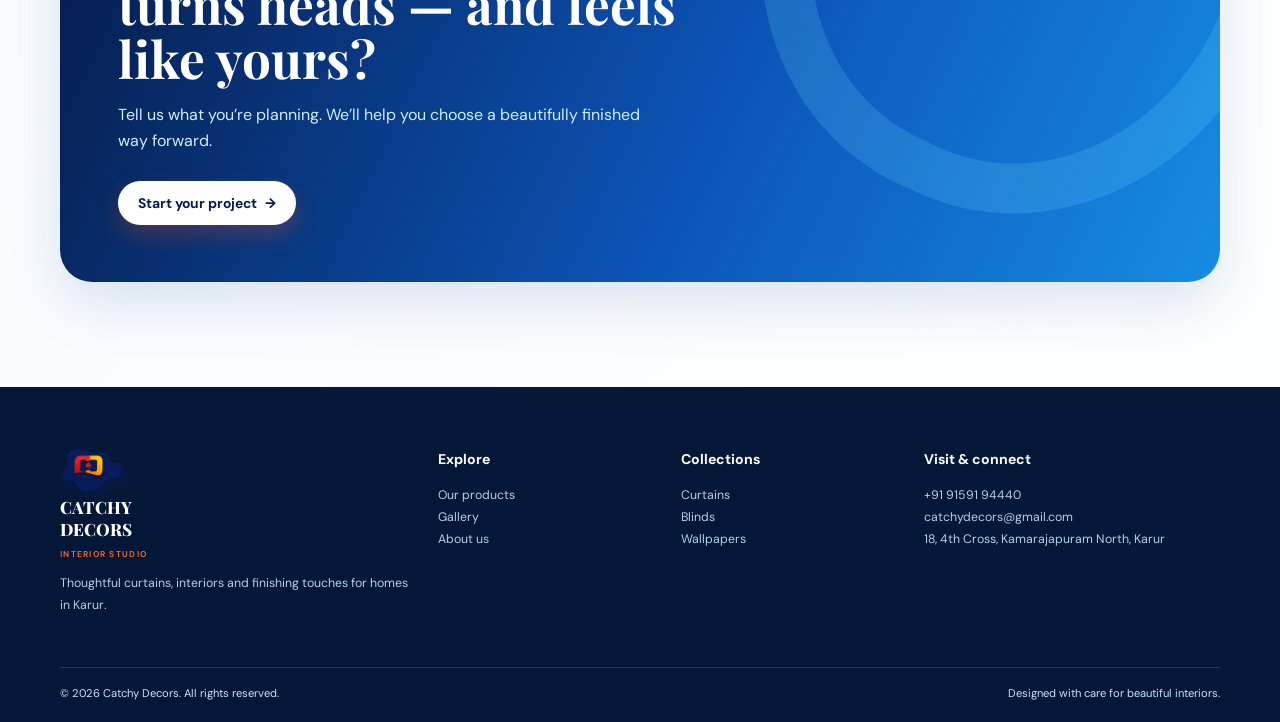
==== commit a9ac0dc0: "Update statistics in index.html" ====
--- a/index.html
+++ b/index.html
@@ -74,9 +74,10 @@
             </div>
         </section>
         <section class="stats">
-            <div class="stat"><strong>05+</strong><span>Interior collections</span></div>
+            <div class="stat"><strong>1000+</strong><span>Interior collections</span></div>
             <div class="stat"><strong>100%</strong><span>Made for your space</span></div>
-            <div class="stat"><strong>01</strong><span>Dedicated local studio</span></div>
+            <div class="stat"><strong>500+</strong><span>completed projects</span></div>
+            <div class="stat"><strong>20 years</strong><span>Experience</span></div>
             <div class="stat"><strong>∞</strong><span>Ways to feel at home</span></div>
         </section>
         <section class="section container">
@@ -206,4 +207,4 @@
     <script src="script.js"></script>
 </body>
 
-</html>+</html>
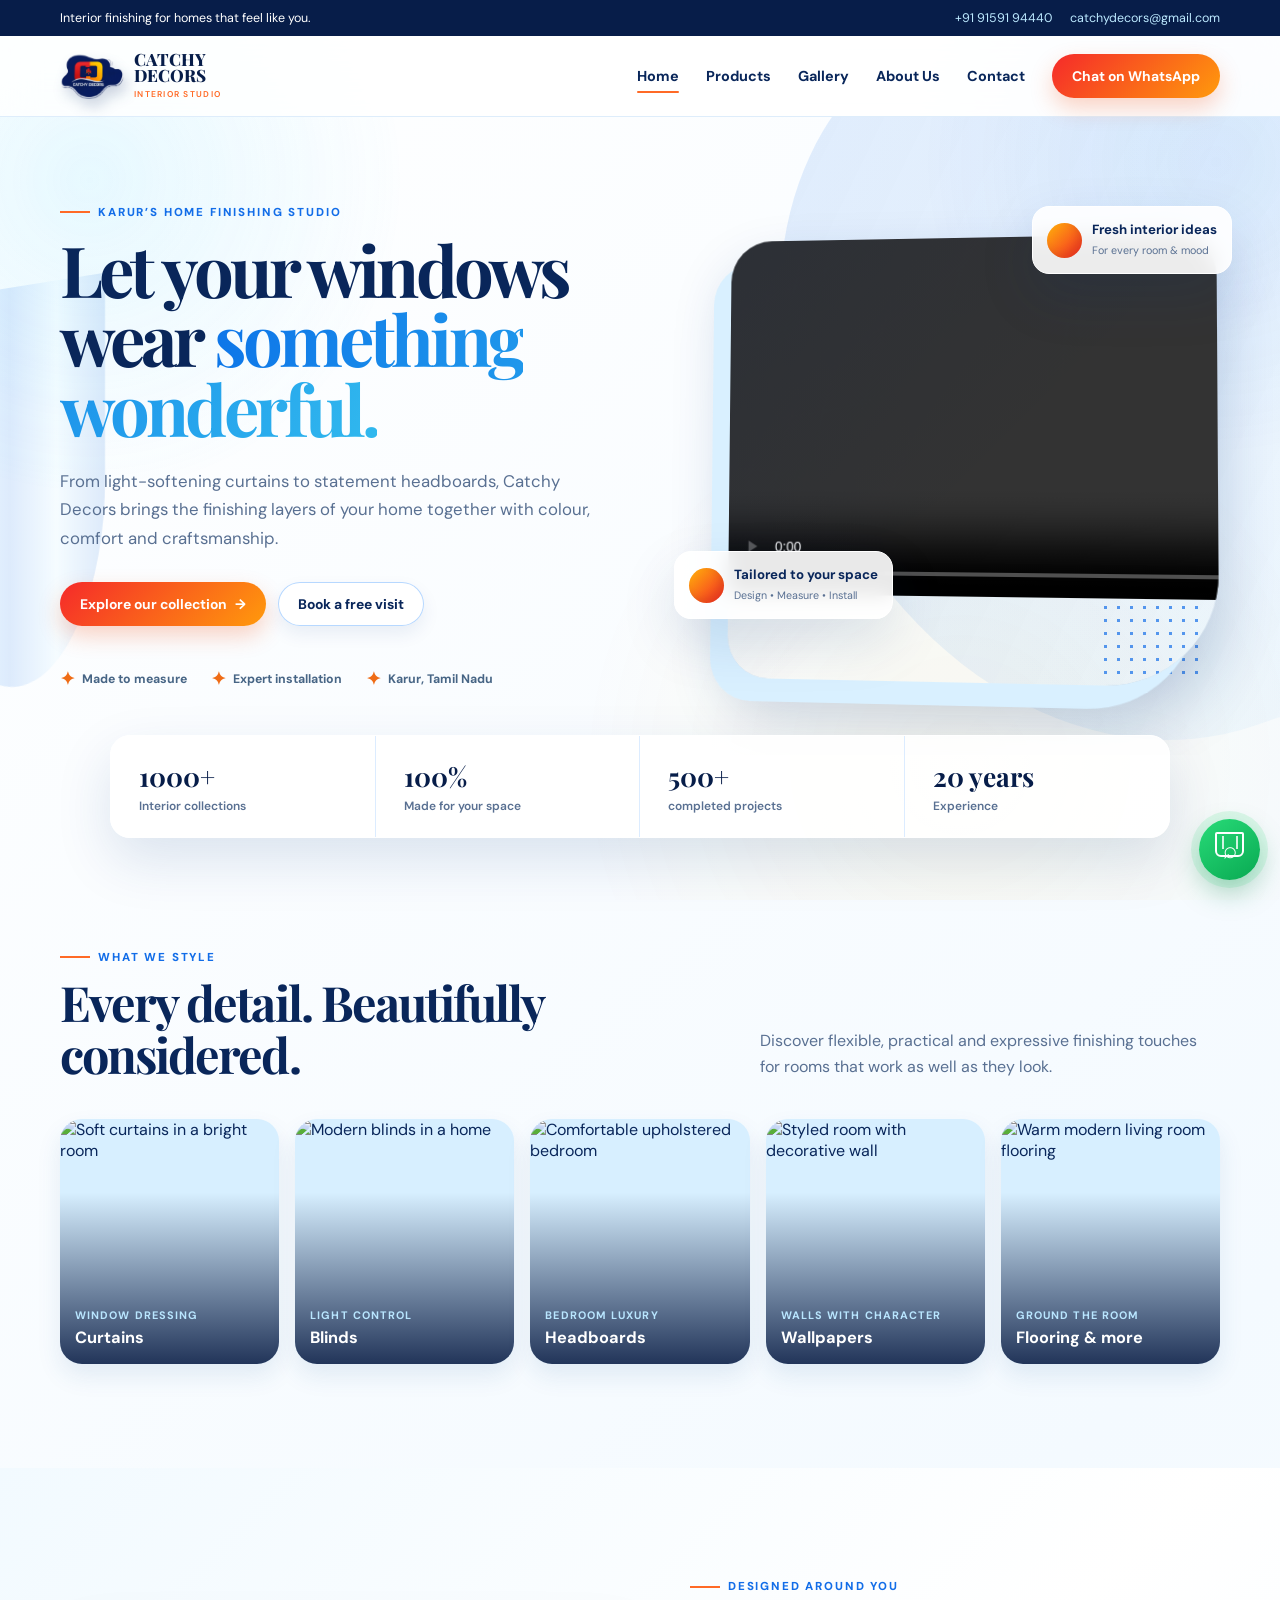
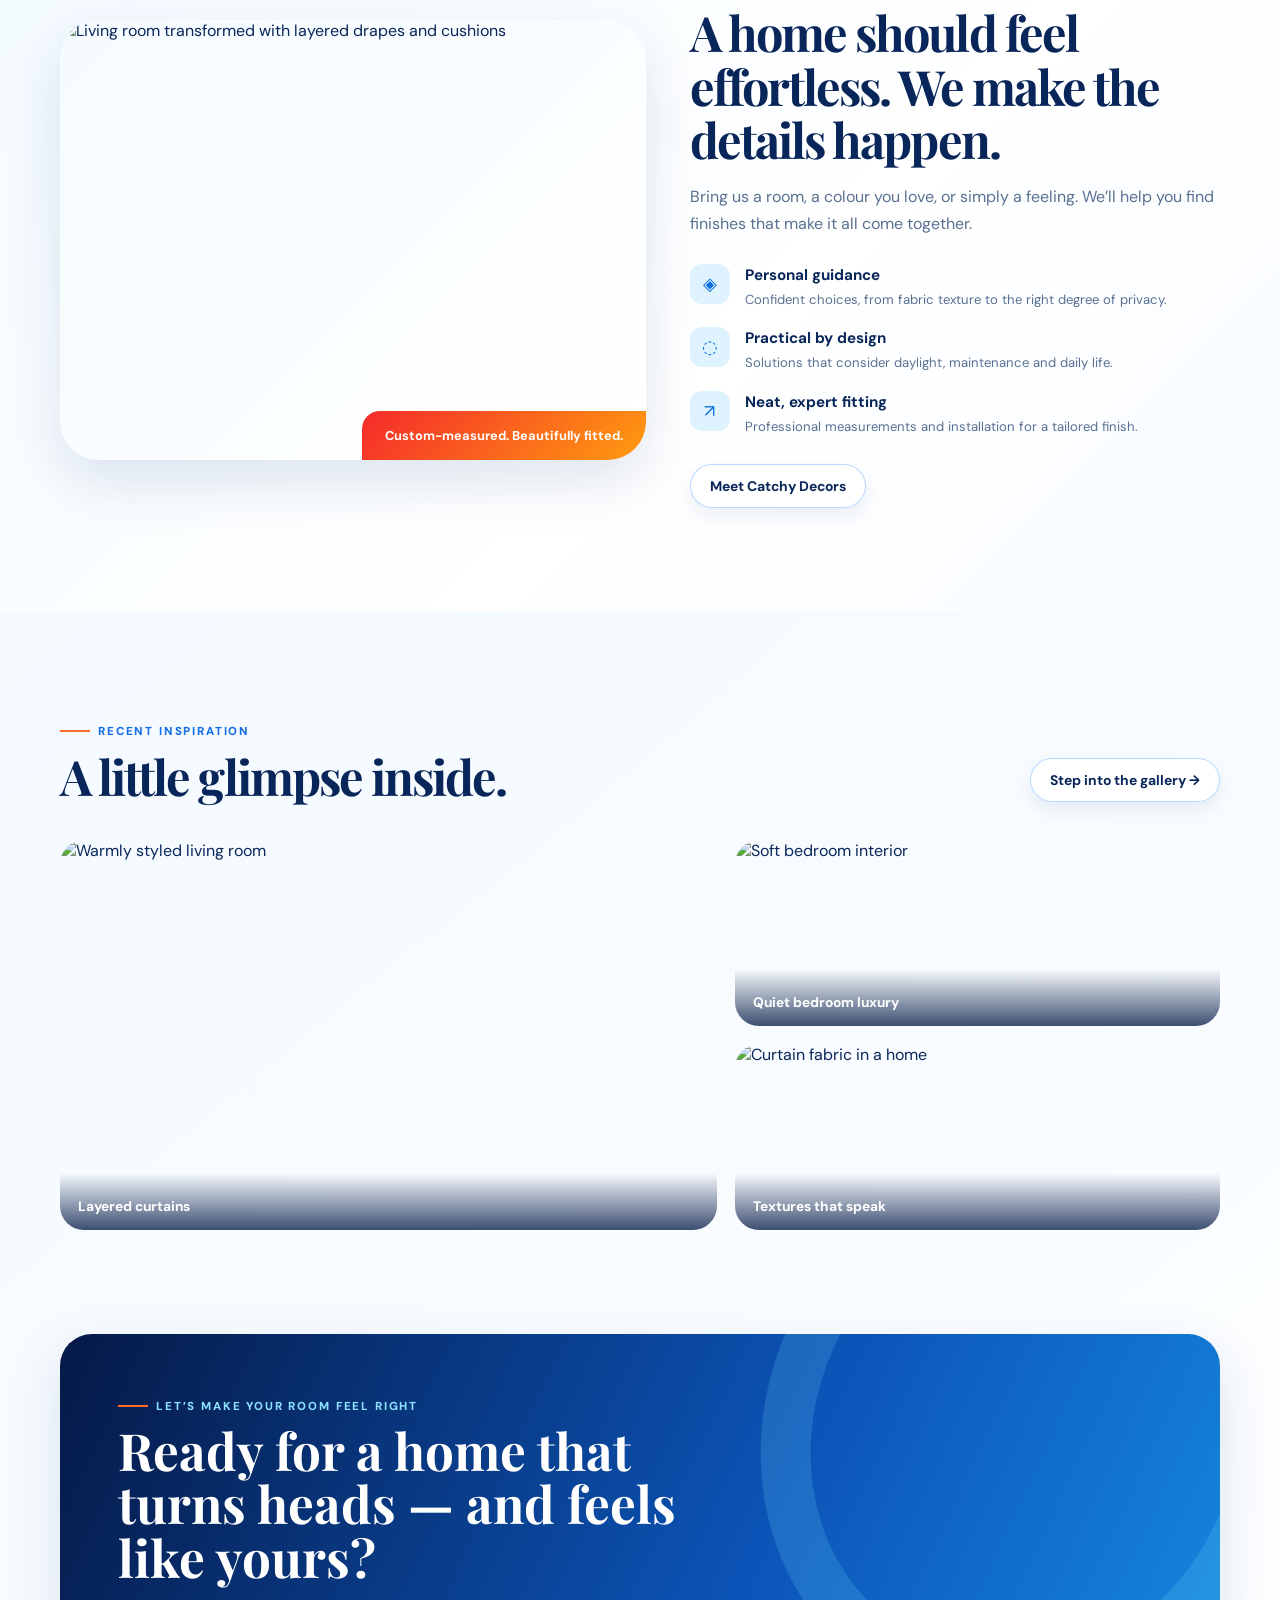
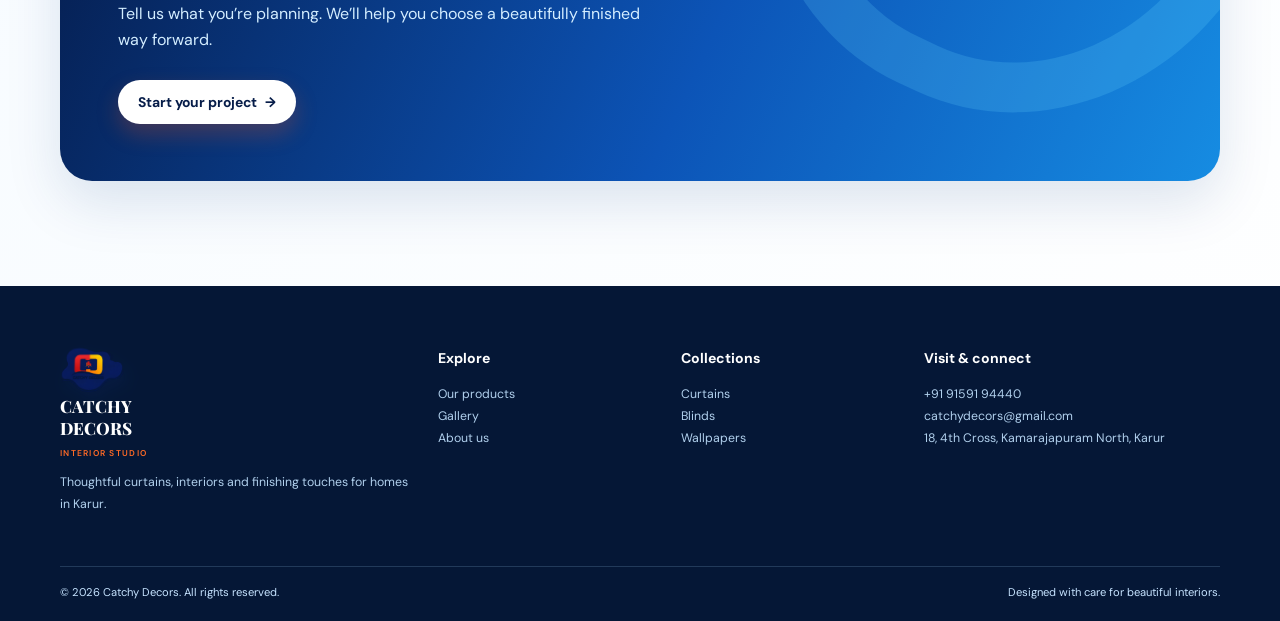
==== commit 0c1d97dc: "Update index.html" ====
--- a/index.html
+++ b/index.html
@@ -78,7 +78,7 @@
             <div class="stat"><strong>100%</strong><span>Made for your space</span></div>
             <div class="stat"><strong>500+</strong><span>completed projects</span></div>
             <div class="stat"><strong>20 years</strong><span>Experience</span></div>
-            <div class="stat"><strong>∞</strong><span>Ways to feel at home</span></div>
+          
         </section>
         <section class="section container">
             <div class="section-heading">
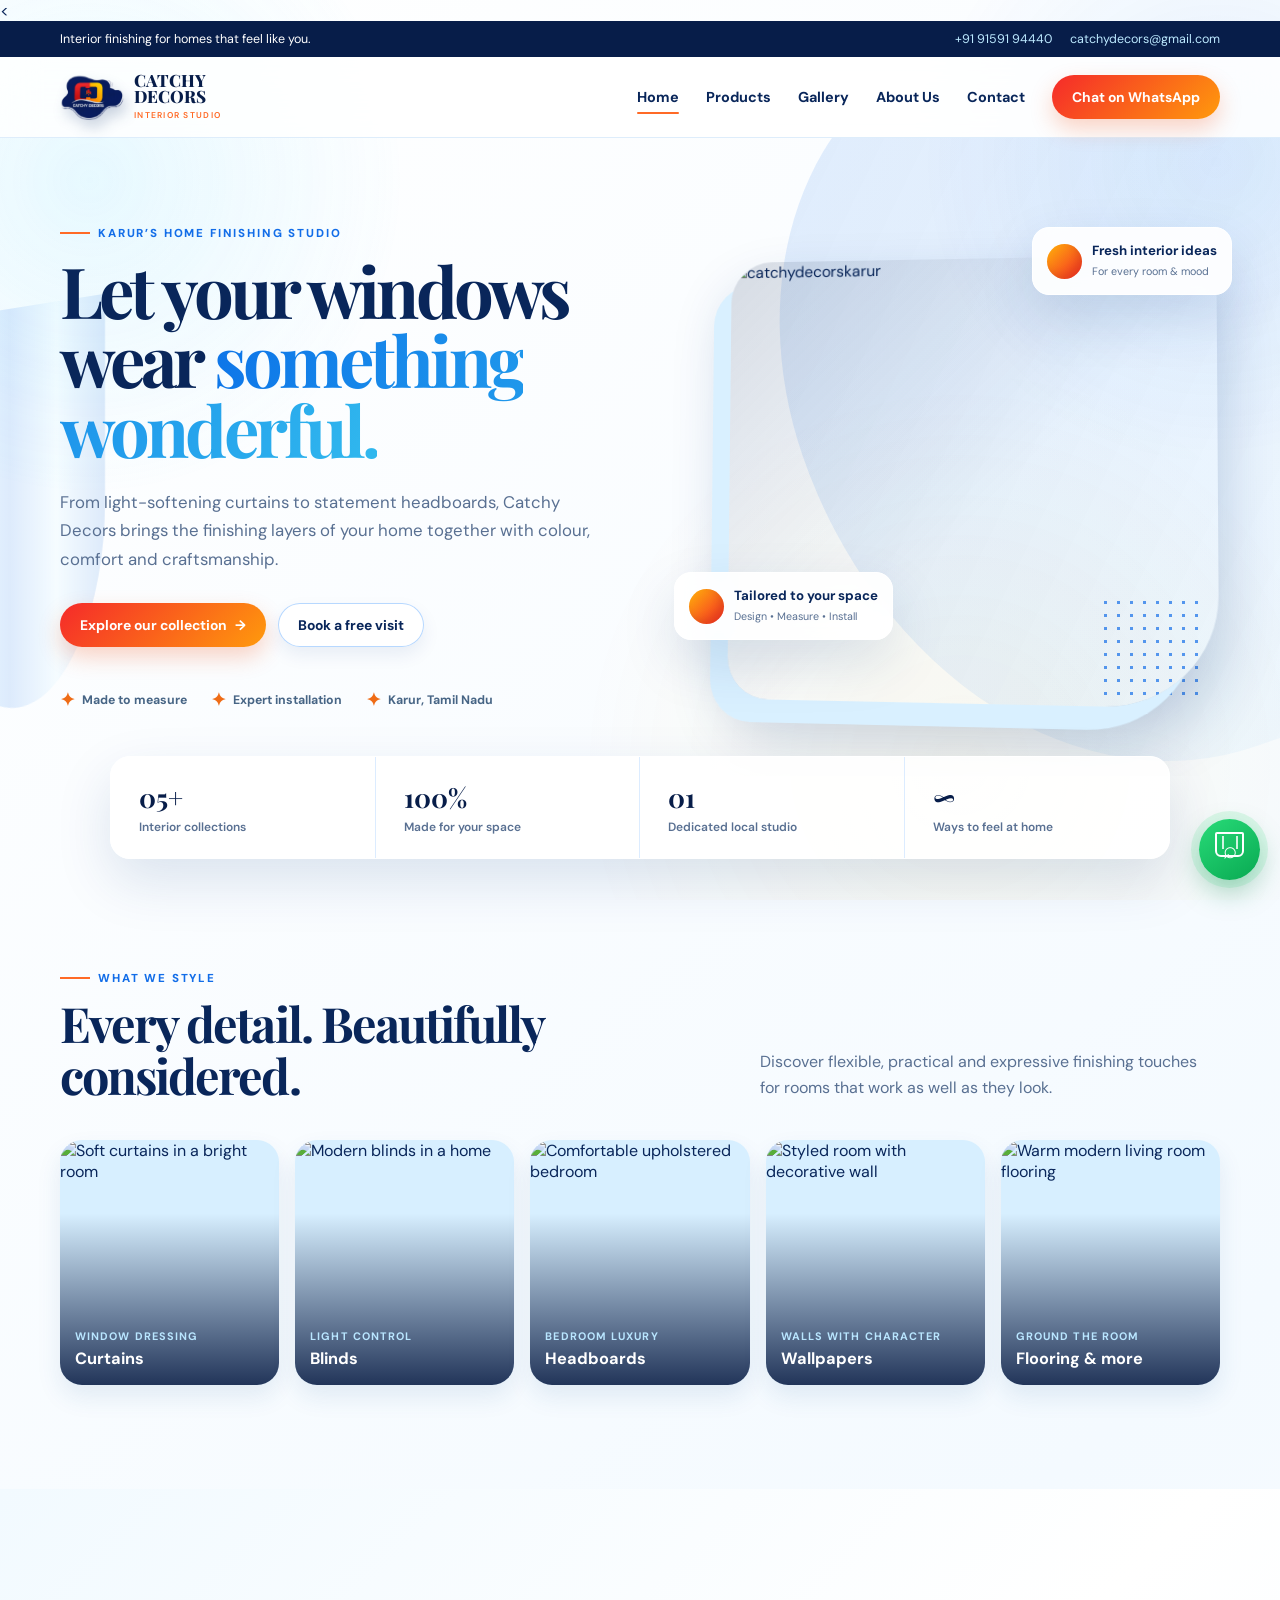
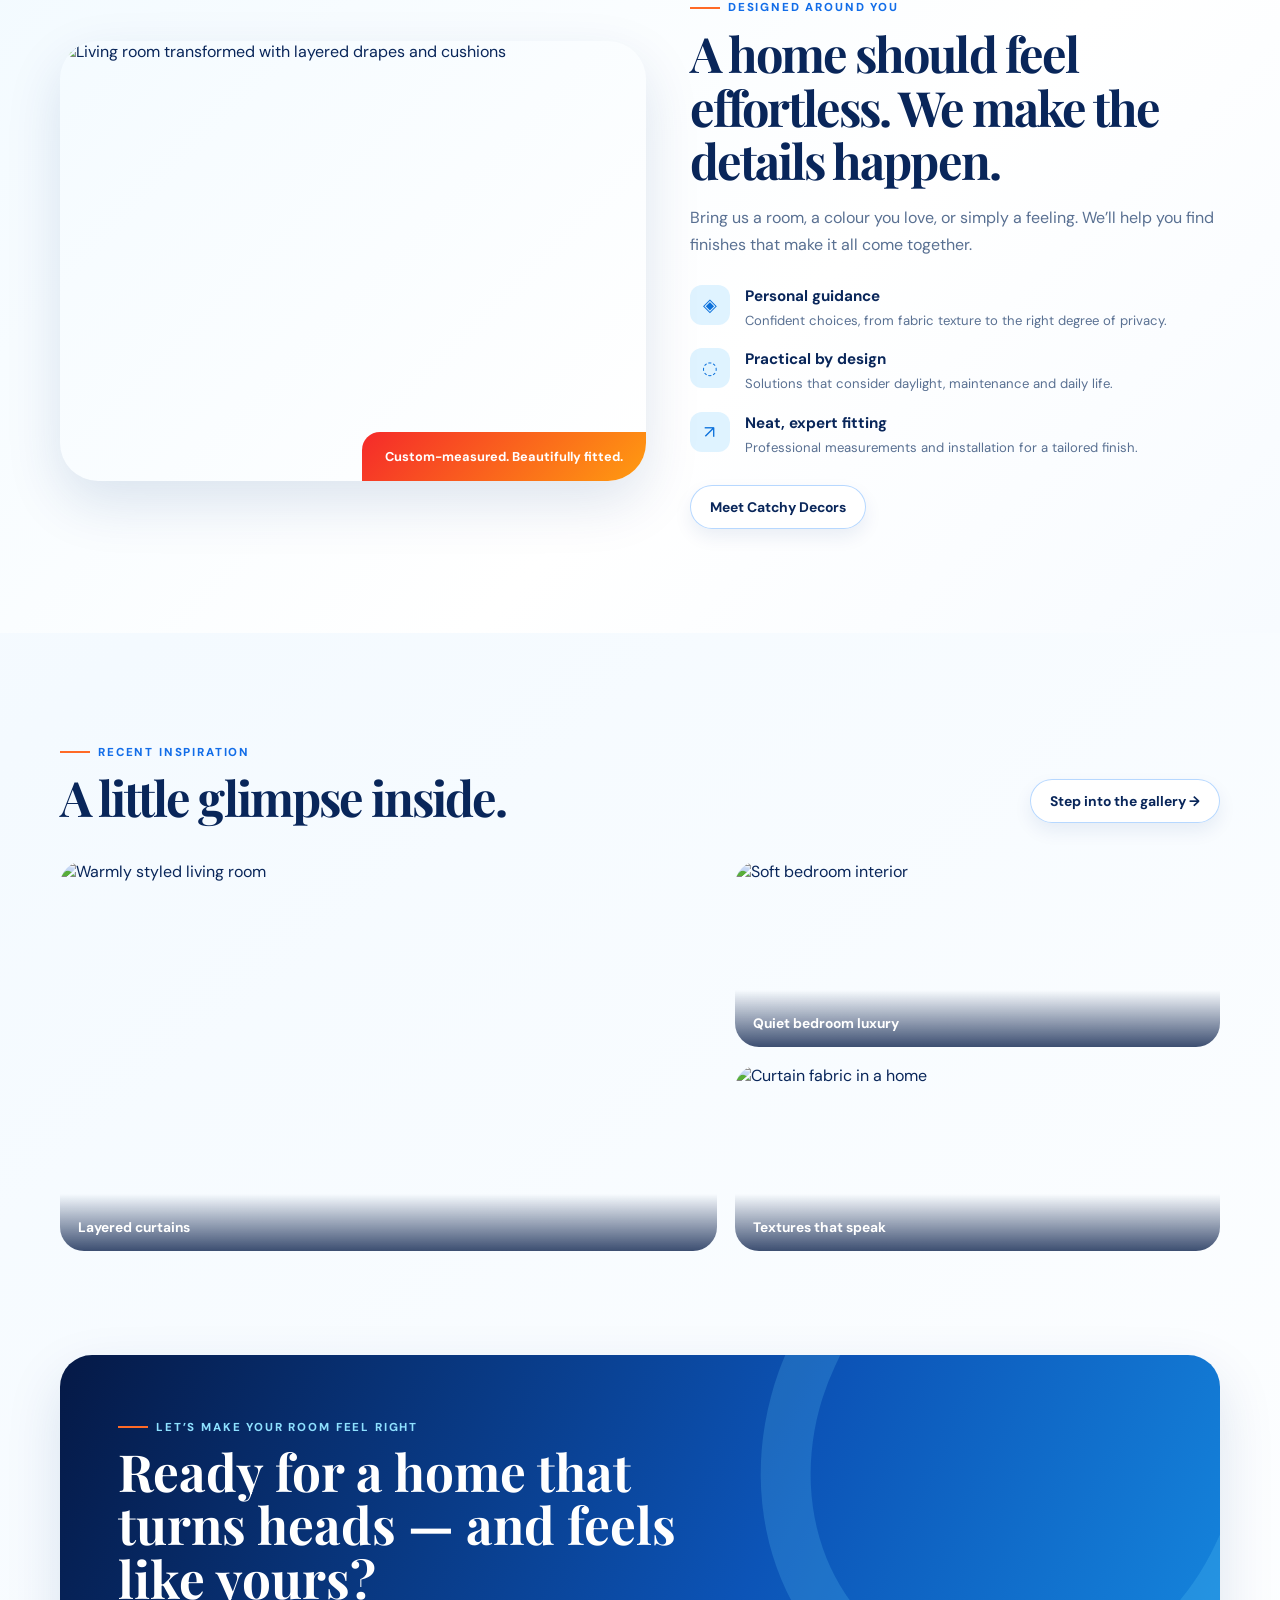
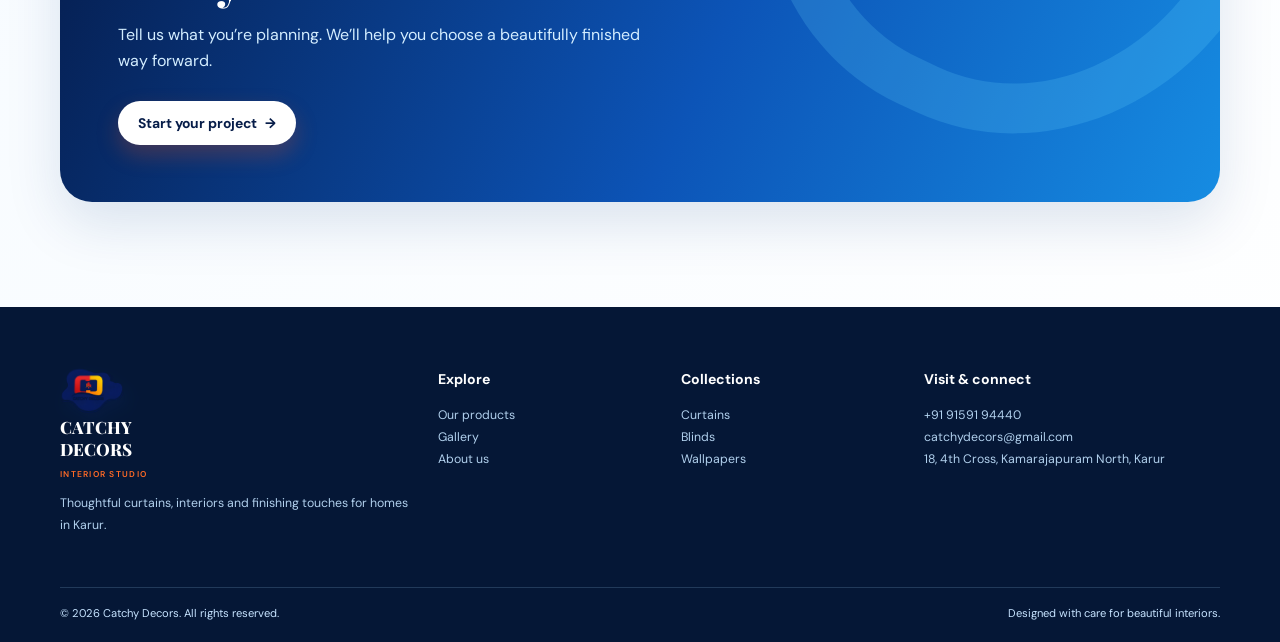
==== commit ac38dbfe: "Add files via upload" ====
--- a/index.html
+++ b/index.html
@@ -5,8 +5,7 @@
     <meta charset="utf-8">
     <meta name="viewport" content="width=device-width,initial-scale=1,viewport-fit=cover">
     <title>Catchy Decors | Curtains, Blinds & Home Interiors in Karur</title>
-    <meta name="description"
-        content="Catchy Decors creates made-to-measure curtains, blinds, headboards, cushions, wallpapers, flooring mats and mosquito nets in Karur. Beautiful interiors, expertly fitted.">
+    <<meta name="description" content="Catchy Decors offers premium window curtains, blinds, wallpapers, flooring, mosquito nets, and complete home interior solutions in Karur.">
     <meta name="keywords"
         content="curtains Karur, blinds Karur, home interiors Karur, wallpaper Karur, headboards, cushions, flooring mat, mosquito net">
     <meta name="author" content="Catchy Decors">
@@ -62,10 +61,7 @@
                 </div>
                 <div class="hero-scene">
                     <div class="dot-grid"></div>
-                    <div class="hero-photo"><video width="640" height="360" controls autoplay muted loop>
-    <source src="E:\catchy-decors-website\assets\catchy.mp4" type="video/mp4">
-    Your browser does not support the video tag.
-</video></div>
+                    <div class="hero-photo"><img src="E:\catchy decora\catchy-decors-website\assets\catchy decors.gif" alt="catchydecorskarur" "></div>
                     <div class="floating-card card-1"><span class="card-orb"></span><span><b>Tailored to your
                                 space</b><small>Design • Measure • Install</small></span></div>
                     <div class="floating-card card-2"><span class="card-orb"></span><span><b>Fresh interior
@@ -74,11 +70,10 @@
             </div>
         </section>
         <section class="stats">
-            <div class="stat"><strong>1000+</strong><span>Interior collections</span></div>
+            <div class="stat"><strong>05+</strong><span>Interior collections</span></div>
             <div class="stat"><strong>100%</strong><span>Made for your space</span></div>
-            <div class="stat"><strong>500+</strong><span>completed projects</span></div>
-            <div class="stat"><strong>20 years</strong><span>Experience</span></div>
-          
+            <div class="stat"><strong>01</strong><span>Dedicated local studio</span></div>
+            <div class="stat"><strong>∞</strong><span>Ways to feel at home</span></div>
         </section>
         <section class="section container">
             <div class="section-heading">
@@ -89,31 +84,31 @@
                     look.</p>
             </div>
             <div class="category-grid"><a class="category-card" href="products.html#curtains"><img
-                        src="https://images.unsplash.com/photo-1615874694520-474822394e73?auto=format&fit=crop&w=600&q=80"
+                        src="E:\catchy decora\catchy-decors-website\assets\curtains\window curtains 1 (17).webp"
                         alt="Soft curtains in a bright room">
                     <div><span>Window dressing</span>
                         <h3>Curtains</h3>
                     </div>
                 </a><a class="category-card" href="products.html#blinds"><img
-                        src="https://images.unsplash.com/photo-1618220179428-22790b461013?auto=format&fit=crop&w=600&q=80"
+                        src="E:\catchy decora\catchy-decors-website\assets\blinds\customize blind.webp"
                         alt="Modern blinds in a home">
                     <div><span>Light control</span>
                         <h3>Blinds</h3>
                     </div>
                 </a><a class="category-card" href="products.html#headboards"><img
-                        src="https://images.unsplash.com/photo-1616486338812-3dadae4b4ace?auto=format&fit=crop&w=600&q=80"
+                        src="E:\catchy decora\catchy-decors-website\assets\headboard\head board (10).webp"
                         alt="Comfortable upholstered bedroom">
                     <div><span>Bedroom luxury</span>
                         <h3>Headboards</h3>
                     </div>
                 </a><a class="category-card" href="products.html#wallpapers"><img
-                        src="https://images.unsplash.com/photo-1615529162924-f8605388461d?auto=format&fit=crop&w=600&q=80"
+                        src="E:\catchy decora\catchy-decors-website\assets\wallpaper\wallapaper (9).webp"
                         alt="Styled room with decorative wall">
                     <div><span>Walls with character</span>
                         <h3>Wallpapers</h3>
                     </div>
                 </a><a class="category-card" href="products.html#flooring"><img
-                        src="https://images.unsplash.com/photo-1600607687939-ce8a6c25118c?auto=format&fit=crop&w=600&q=80"
+                        src="E:\catchy decora\catchy-decors-website\assets\floor mat\floor mate.webp"
                         alt="Warm modern living room flooring">
                     <div><span>Ground the room</span>
                         <h3>Flooring & more</h3>
@@ -123,7 +118,7 @@
         <section class="section tint">
             <div class="container home-products">
                 <div class="product-showcase"><img
-                        src="https://images.unsplash.com/photo-1618221195710-dd6b41faaea6?auto=format&fit=crop&w=1200&q=85"
+                        src="E:\catchy decora\catchy-decors-website\assets\curtains karur.webp"
                         alt="Living room transformed with layered drapes and cushions"></div>
                 <div><span class="eyebrow">Designed around you</span>
                     <h2
@@ -161,12 +156,12 @@
                 </div><a class="button secondary" href="gallery.html">Step into the gallery →</a>
             </div>
             <div class="gallery-peek"><a data-label="Layered curtains" href="gallery.html"><img
-                        src="https://images.unsplash.com/photo-1618221195710-dd6b41faaea6?auto=format&fit=crop&w=1000&q=85"
+                        src="E:\catchy decora\catchy-decors-website\assets\curtains\window curtains 1 (18).webp"
                         alt="Warmly styled living room"></a><a data-label="Quiet bedroom luxury"
                     href="gallery.html"><img
-                        src="https://images.unsplash.com/photo-1616486338812-3dadae4b4ace?auto=format&fit=crop&w=800&q=85"
+                        src="E:\catchy decora\catchy-decors-website\assets\wallpaper\wallapaper (5).webp"
                         alt="Soft bedroom interior"></a><a data-label="Textures that speak" href="gallery.html"><img
-                        src="https://images.unsplash.com/photo-1615874694520-474822394e73?auto=format&fit=crop&w=800&q=85"
+                        src="E:\catchy decora\catchy-decors-website\assets\headboard\head board (17).webp"
                         alt="Curtain fabric in a home"></a></div>
         </section>
         <section class="container">
@@ -207,4 +202,4 @@
     <script src="script.js"></script>
 </body>
 
-</html>
+</html>
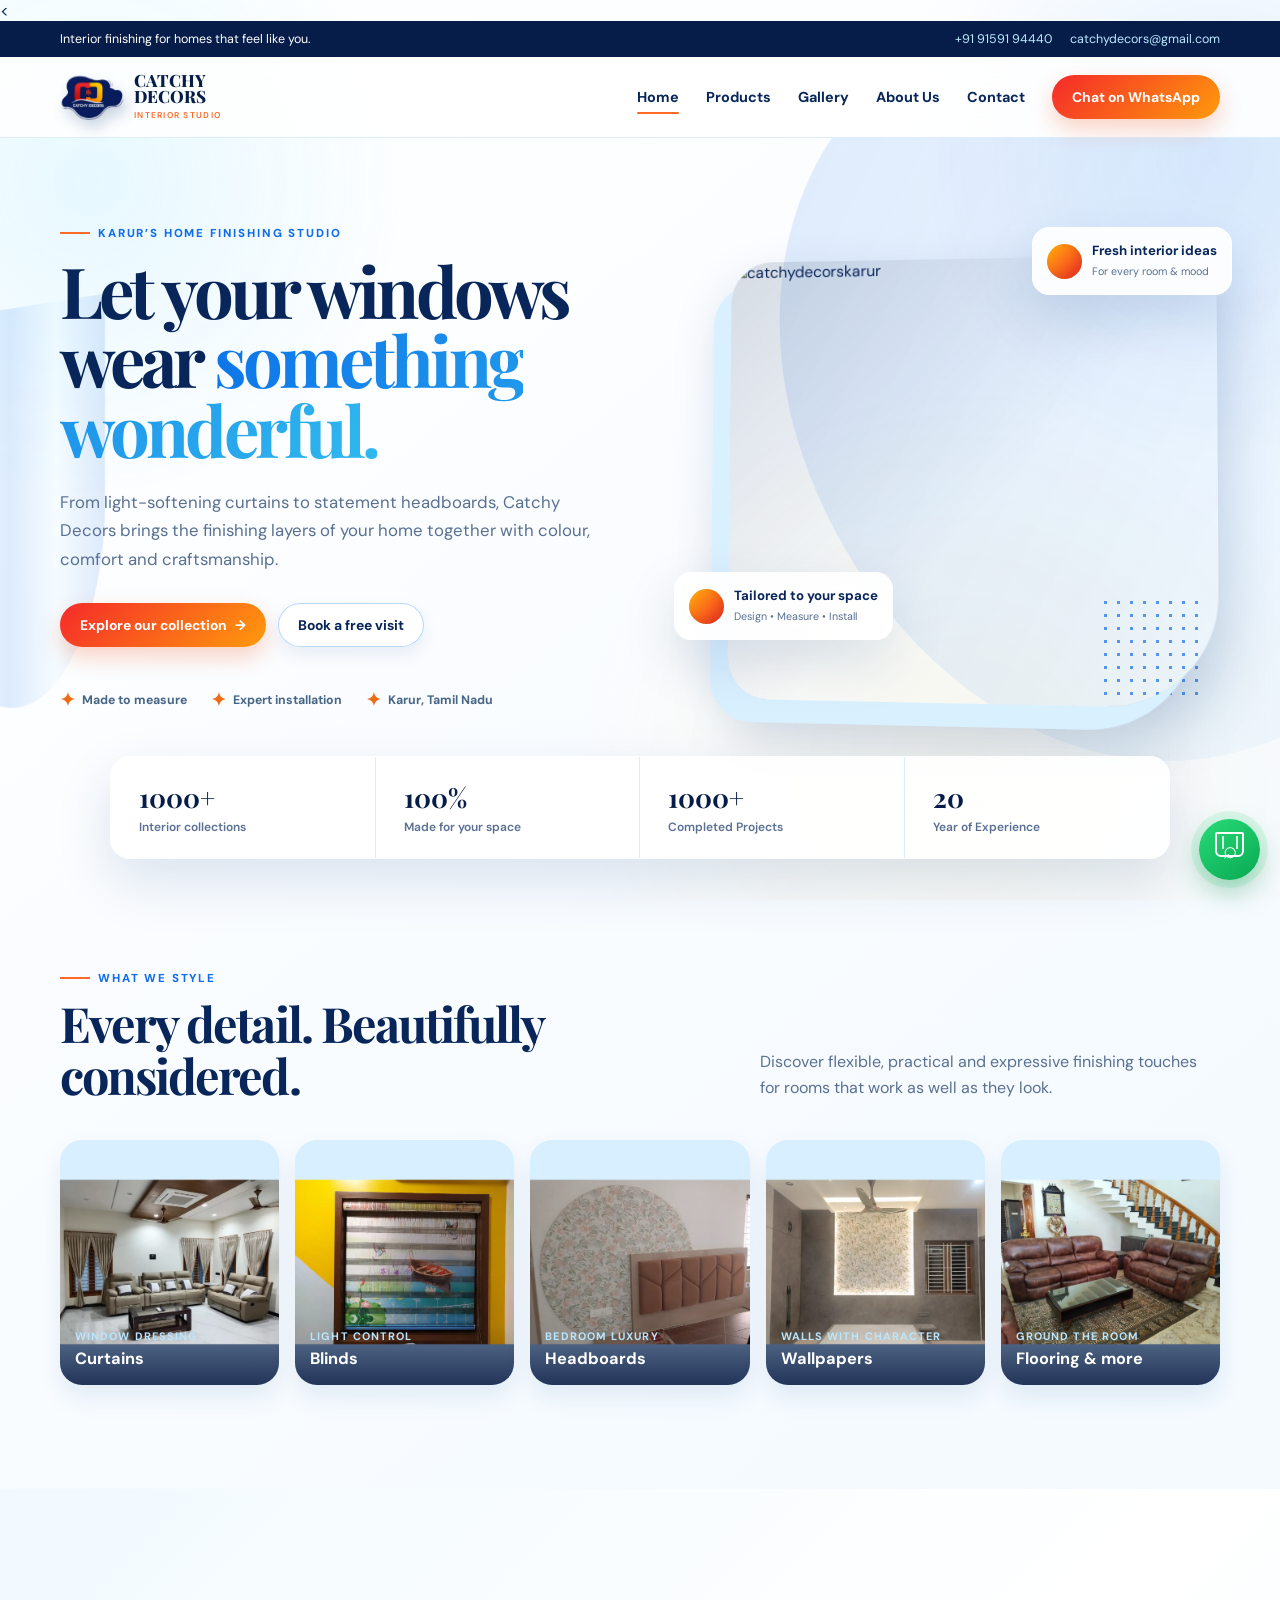
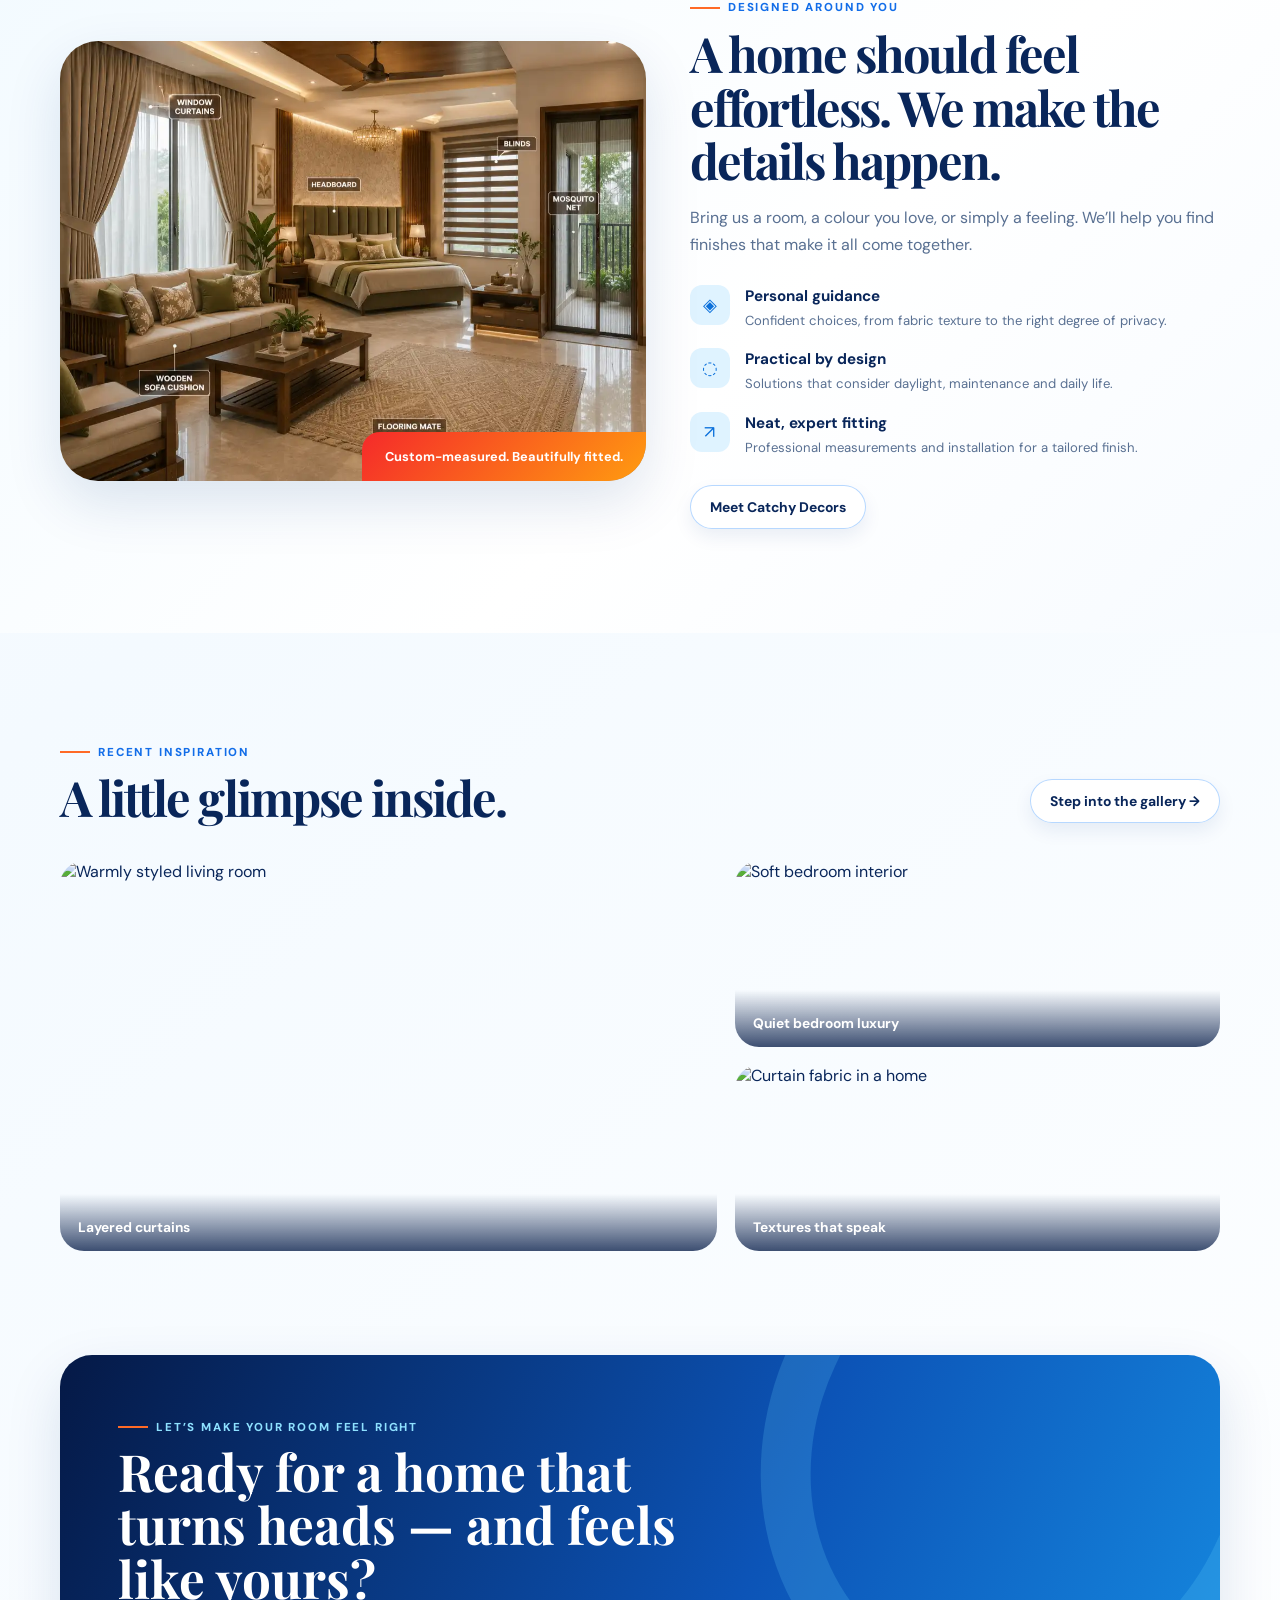
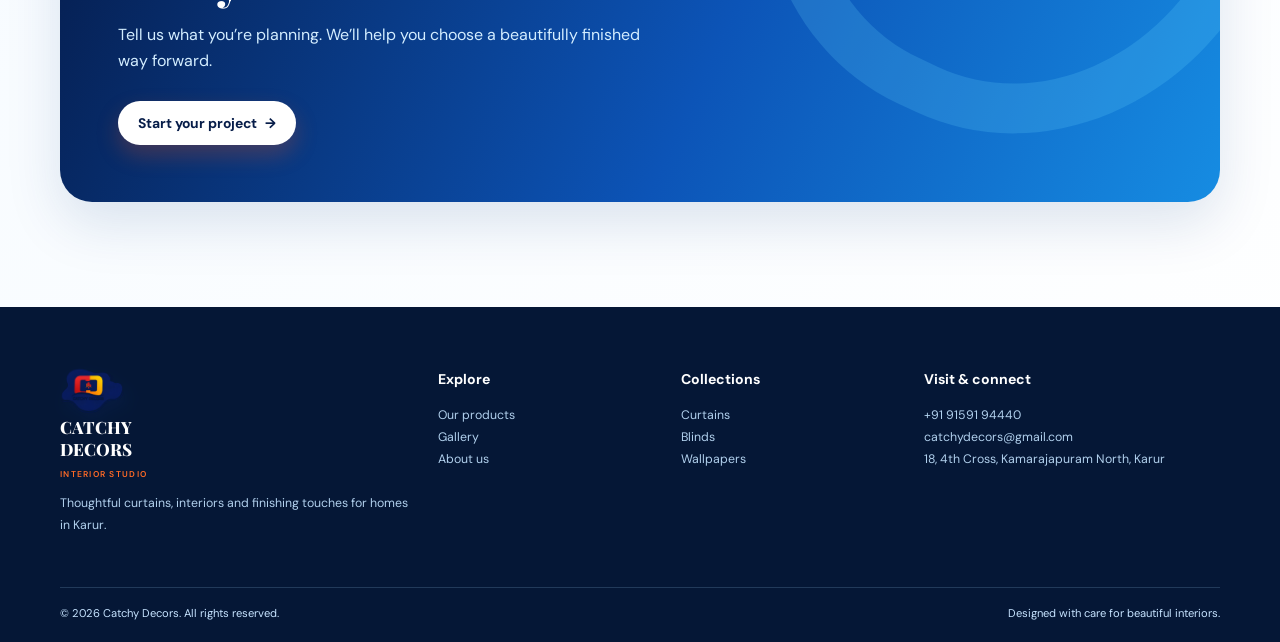
==== commit 02d3baea: "Update index.html" ====
--- a/index.html
+++ b/index.html
@@ -61,7 +61,7 @@
                 </div>
                 <div class="hero-scene">
                     <div class="dot-grid"></div>
-                    <div class="hero-photo"><img src="E:\catchy decora\catchy-decors-website\assets\catchy decors.gif" alt="catchydecorskarur" "></div>
+                    <div class="hero-photo"><img src="assets\catchy decors.gif" alt="catchydecorskarur" "></div>
                     <div class="floating-card card-1"><span class="card-orb"></span><span><b>Tailored to your
                                 space</b><small>Design • Measure • Install</small></span></div>
                     <div class="floating-card card-2"><span class="card-orb"></span><span><b>Fresh interior
@@ -70,10 +70,10 @@
             </div>
         </section>
         <section class="stats">
-            <div class="stat"><strong>05+</strong><span>Interior collections</span></div>
+            <div class="stat"><strong>1000+</strong><span>Interior collections</span></div>
             <div class="stat"><strong>100%</strong><span>Made for your space</span></div>
-            <div class="stat"><strong>01</strong><span>Dedicated local studio</span></div>
-            <div class="stat"><strong>∞</strong><span>Ways to feel at home</span></div>
+            <div class="stat"><strong>1000+</strong><span>Completed Projects</span></div>
+            <div class="stat"><strong>20</strong><span>Year of Experience</span></div>
         </section>
         <section class="section container">
             <div class="section-heading">
@@ -84,31 +84,31 @@
                     look.</p>
             </div>
             <div class="category-grid"><a class="category-card" href="products.html#curtains"><img
-                        src="E:\catchy decora\catchy-decors-website\assets\curtains\window curtains 1 (17).webp"
+                        src="assets\curtains\window curtains 1 (17).webp"
                         alt="Soft curtains in a bright room">
                     <div><span>Window dressing</span>
                         <h3>Curtains</h3>
                     </div>
                 </a><a class="category-card" href="products.html#blinds"><img
-                        src="E:\catchy decora\catchy-decors-website\assets\blinds\customize blind.webp"
+                        src="assets\blinds\customize blind.webp"
                         alt="Modern blinds in a home">
                     <div><span>Light control</span>
                         <h3>Blinds</h3>
                     </div>
                 </a><a class="category-card" href="products.html#headboards"><img
-                        src="E:\catchy decora\catchy-decors-website\assets\headboard\head board (10).webp"
+                        src="assets\headboard\head board (10).webp"
                         alt="Comfortable upholstered bedroom">
                     <div><span>Bedroom luxury</span>
                         <h3>Headboards</h3>
                     </div>
                 </a><a class="category-card" href="products.html#wallpapers"><img
-                        src="E:\catchy decora\catchy-decors-website\assets\wallpaper\wallapaper (9).webp"
+                        src="assets\wallpaper\wallapaper (9).webp"
                         alt="Styled room with decorative wall">
                     <div><span>Walls with character</span>
                         <h3>Wallpapers</h3>
                     </div>
                 </a><a class="category-card" href="products.html#flooring"><img
-                        src="E:\catchy decora\catchy-decors-website\assets\floor mat\floor mate.webp"
+                        src="assets\floor mat\floor mate.webp"
                         alt="Warm modern living room flooring">
                     <div><span>Ground the room</span>
                         <h3>Flooring & more</h3>
@@ -118,7 +118,7 @@
         <section class="section tint">
             <div class="container home-products">
                 <div class="product-showcase"><img
-                        src="E:\catchy decora\catchy-decors-website\assets\curtains karur.webp"
+                        src="assets\curtains karur.webp"
                         alt="Living room transformed with layered drapes and cushions"></div>
                 <div><span class="eyebrow">Designed around you</span>
                     <h2
@@ -202,4 +202,4 @@
     <script src="script.js"></script>
 </body>
 
-</html>+</html>
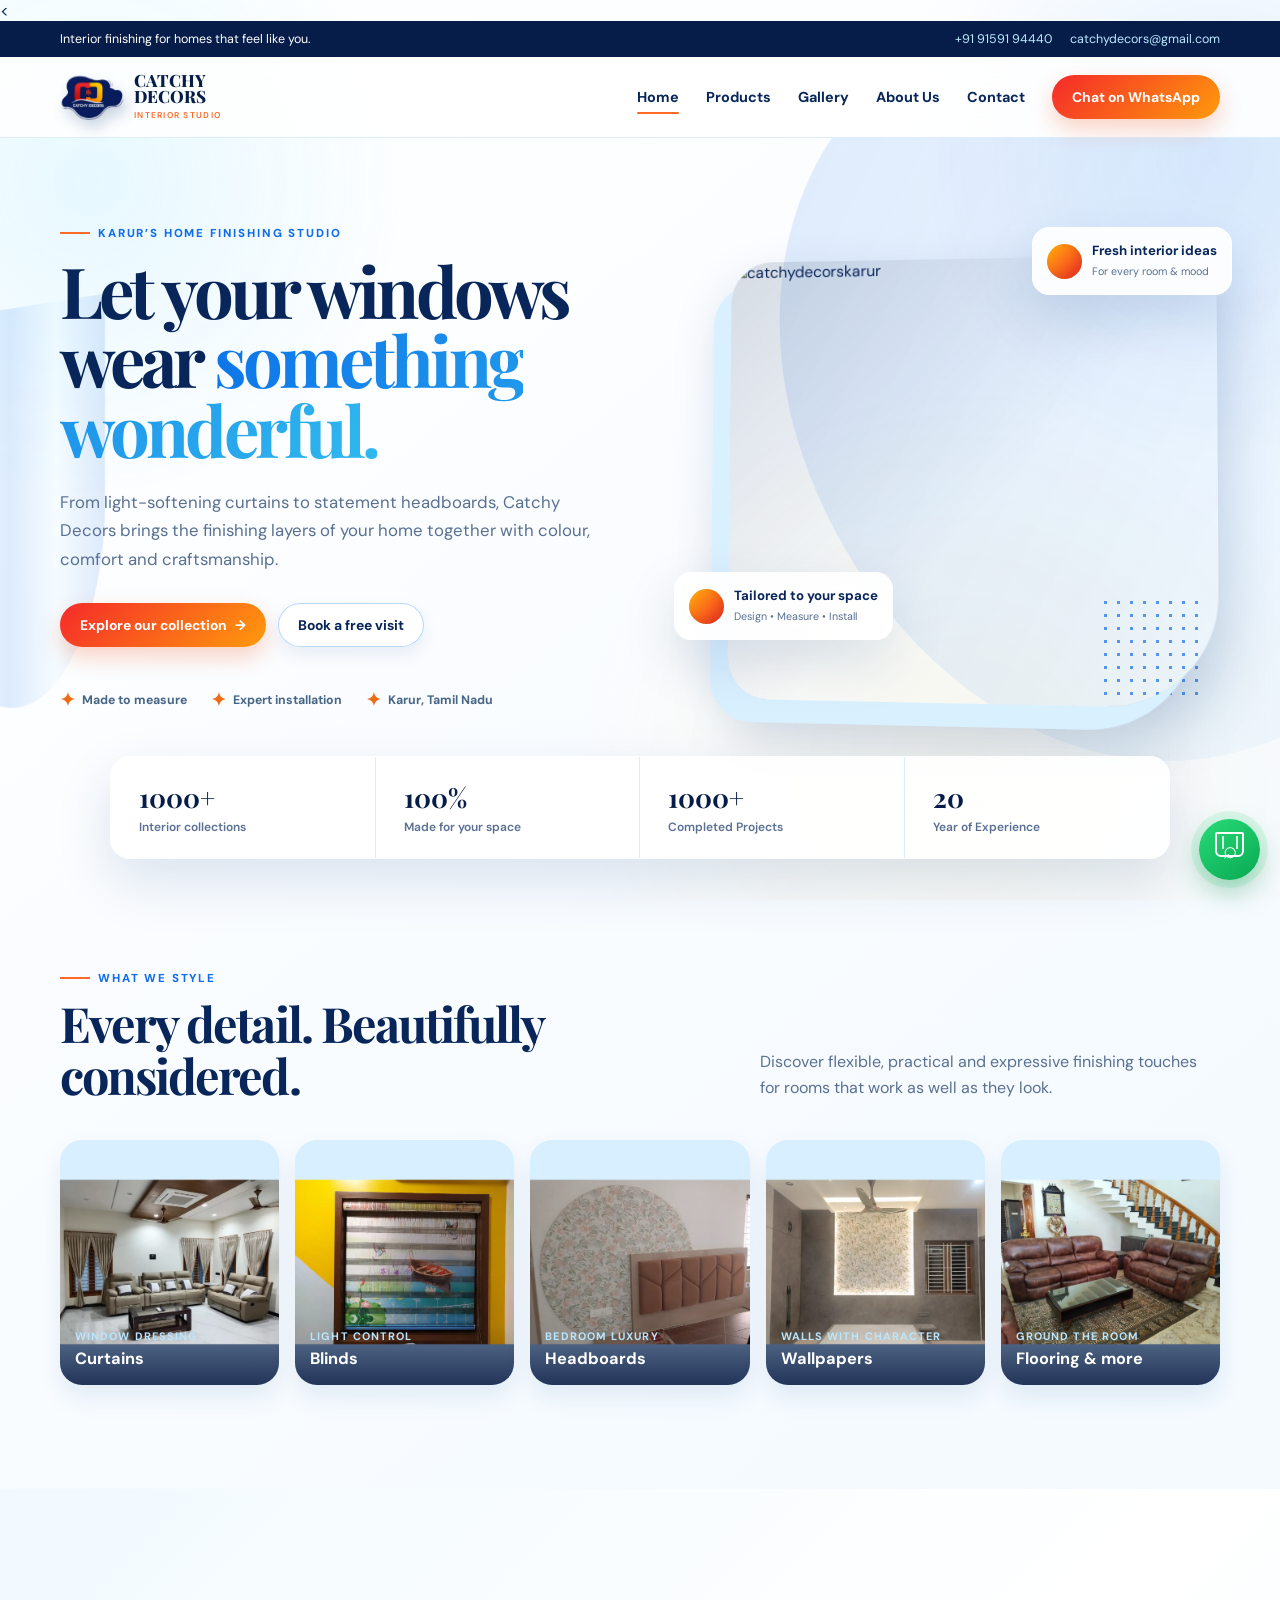
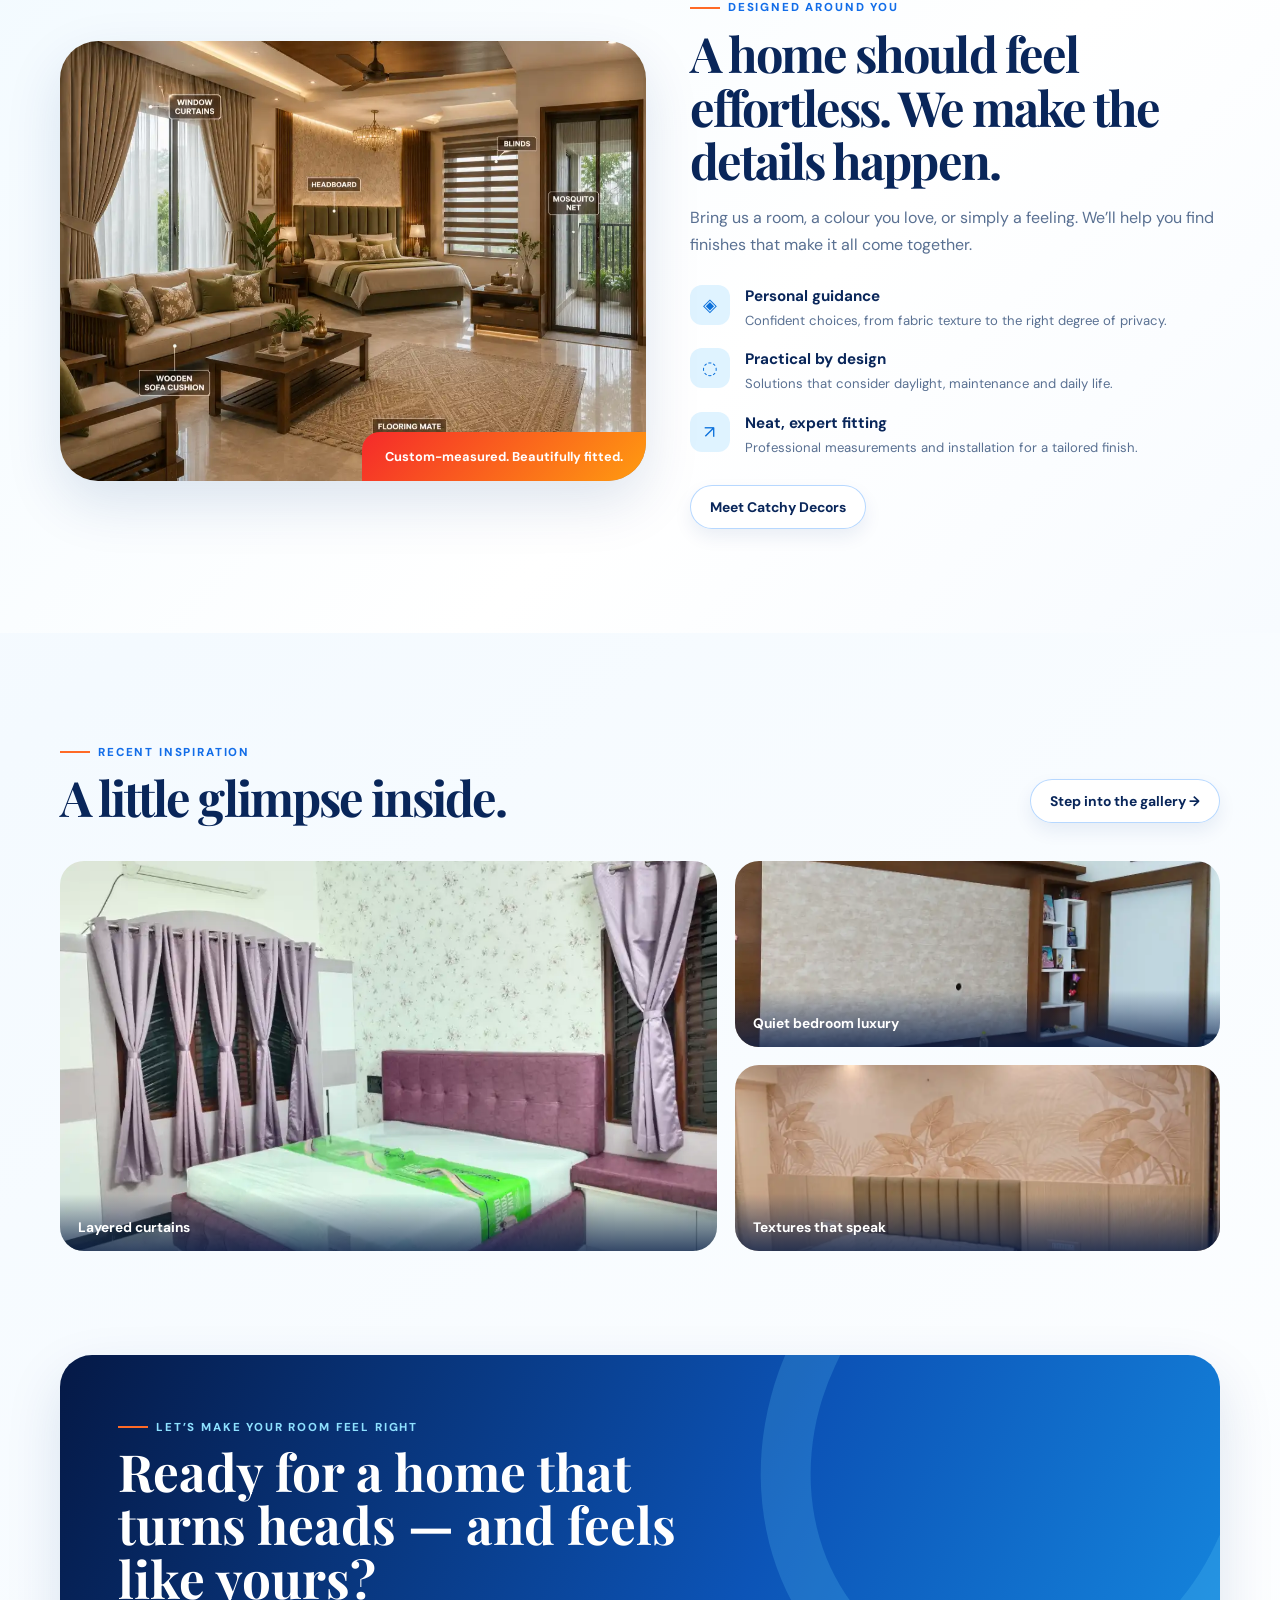
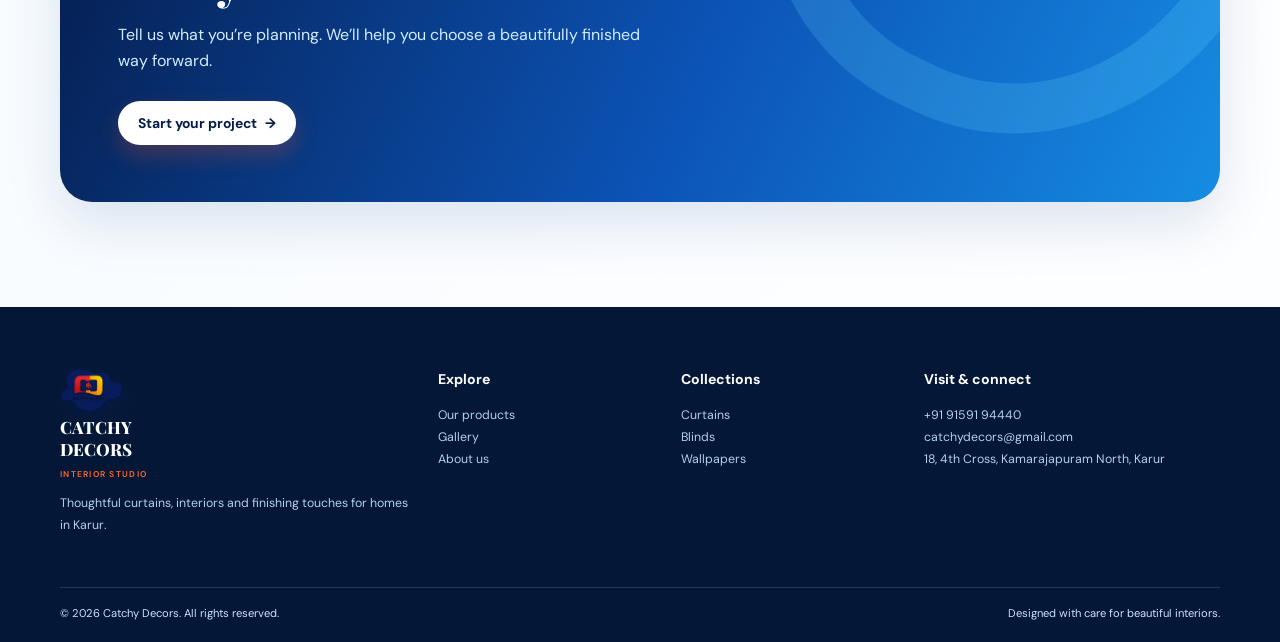
==== commit bb961b68: "Update index.html" ====
--- a/index.html
+++ b/index.html
@@ -156,12 +156,12 @@
                 </div><a class="button secondary" href="gallery.html">Step into the gallery →</a>
             </div>
             <div class="gallery-peek"><a data-label="Layered curtains" href="gallery.html"><img
-                        src="E:\catchy decora\catchy-decors-website\assets\curtains\window curtains 1 (18).webp"
+                        src="assets\curtains\window curtains 1 (18).webp"
                         alt="Warmly styled living room"></a><a data-label="Quiet bedroom luxury"
                     href="gallery.html"><img
-                        src="E:\catchy decora\catchy-decors-website\assets\wallpaper\wallapaper (5).webp"
+                        src="assets\wallpaper\wallapaper (5).webp"
                         alt="Soft bedroom interior"></a><a data-label="Textures that speak" href="gallery.html"><img
-                        src="E:\catchy decora\catchy-decors-website\assets\headboard\head board (17).webp"
+                        src="assets\headboard\head board (17).webp"
                         alt="Curtain fabric in a home"></a></div>
         </section>
         <section class="container">
